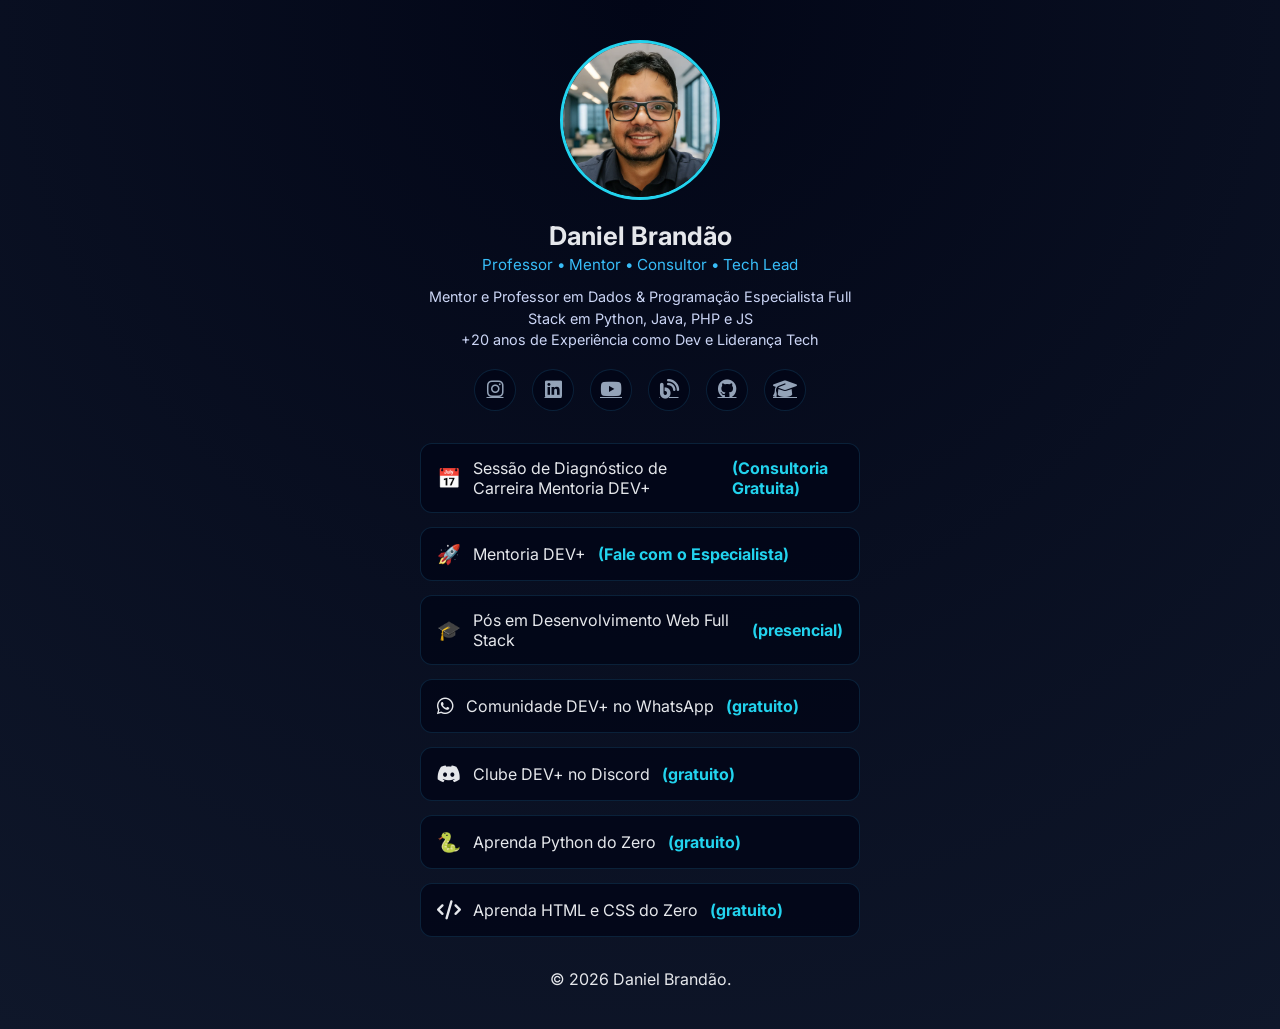
==== index.html @ acc43774 "subindo site" ====
<!DOCTYPE html>
<html lang="pt-br">
<head>
  <meta charset="UTF-8" />
  <meta name="viewport" content="width=device-width, initial-scale=1.0"/>
  <title>Daniel Brandão | Tecnologia & Educação</title>

  <link rel="preconnect" href="https://fonts.googleapis.com">
  <link rel="preconnect" href="https://fonts.gstatic.com" crossorigin>
  <link href="https://fonts.googleapis.com/css2?family=Inter:wght@300;400;600;700&display=swap" rel="stylesheet">

  <link rel="stylesheet" href="style.css">
  <link rel="stylesheet" href="https://cdnjs.cloudflare.com/ajax/libs/font-awesome/6.5.1/css/all.min.css"
/>

</head>
<body>

  <main class="container">
    
    <header class="profile">
        <img src="img/mentor_daniel.png" alt="Foto de perfil" class="avatar">

        <h1>Daniel Brandão</h1>

        <p class="subtitle">
            Professor • Mentor • Consultor • Tech Lead
        </p>

        <p class="description">
            Mentor e Professor em Dados & Programação Especialista Full Stack em Python, Java, PHP e JS <br> +20 anos de Experiência como Dev e Liderança Tech
        </p>

        <!-- ÍCONES SOCIAIS -->
        <div class="social-icons">

            <a href="https://instagram.com/profdanielbrandao" target="_blank" aria-label="Instagram" title="Instagram">
            <i class="fa-brands fa-instagram"></i>
            </a>

            <a href="https://linkedin.com/in/profdanielbrandao" title="Linkedin" target="_blank" aria-label="LinkedIn">
            <i class="fa-brands fa-linkedin"></i>
            </a>

            <a href="https://youtube.com/danielbrandao" title="Canal no Youtube" target="_blank" aria-label="YouTube">
            <i class="fa-brands fa-youtube"></i>
            </a>

            <a href="https://profdanielbrandao.wordpress.com" title="Blog Wordpress" target="_blank" aria-label="Blog">
            <i class="fa-solid fa-blog"></i>
            </a>

            <a href="https://github.com/danielbrandao" title="Github" target="_blank" aria-label="GitHub">
            <i class="fa-brands fa-github"></i>
            </a>

            <a href="http://lattes.cnpq.br/3919782430580726" title="Curriculo Lattes" target="_blank" aria-label="Currículo Lattes">
            <i class="fa-solid fa-graduation-cap"></i>
            </a>

        </div>
    </header>


    <section class="links">

      <a href="https://superdados.dev.br/dev" class="link-card">
        <span>📅</span>
        Sessão de Diagnóstico de Carreira Mentoria DEV+<strong>(Consultoria Gratuita)</strong>
      </a>

      <a href="https://wa.me/5583996866757?text=Gostaria%20de%20saber%20mais%20sobre%20a%20Mentoria" class="link-card" target="_blank">
        <span>🚀</span>
        Mentoria DEV+ <strong>(Fale com o Especialista)</strong>
      </a>

      <a href="https://www.unipe.edu.br/pos-graduacao/desenvolvimento-web-full-stack/" class="link-card" target="_blank">
        <span>🎓</span>
        Pós em Desenvolvimento Web Full Stack <strong>(presencial)</strong>
      </a>

      <a href="https://chat.whatsapp.com/D7LP3omH8NtLihCD1QWtmb" class="link-card" target="_blank">
        <span><i class="fa-brands fa-whatsapp"></i></span>
        Comunidade DEV+ no WhatsApp <strong>(gratuito)</strong>
      </a>

      <a href="https://discord.gg/kj5MaQpsKU" class="link-card" target="_blank">
        <span><i class="fa-brands fa-discord"></i></span>
        Clube DEV+ no Discord <strong>(gratuito)</strong>
      </a>

      <a href="https://youtube.com/superdadosbr" class="link-card" target="_blank">
        <span>🐍</span>
        Aprenda Python do Zero <strong>(gratuito)</strong>
      </a>

      <a href="https://www.youtube.com/watch?v=vIs2CGhb2i4&list=PLEBD4ExphrCmVCbKep6AzbRU5qaJR9WzB" class="link-card" target="_blank">
        <span><i class="fa-solid fa-code"></i></span>
        Aprenda HTML e CSS do Zero <strong>(gratuito)</strong>
      </a>

    </section>

    <footer class="social">
      &copy; 2026 Daniel Brandão. 
    </footer>

  </main>

  <script src="script.js"></script>
</body>
</html>
---- style.css ----
* {
  margin: 0;
  padding: 0;
  box-sizing: border-box;
}

body {
  font-family: 'Inter', sans-serif;
  background: radial-gradient(circle at top, #020617, #0F172A);
  color: #E5E7EB;
  min-height: 100vh;
}

.container {
  max-width: 480px;
  margin: auto;
  padding: 40px 20px;
}

.profile {
  text-align: center;
  margin-bottom: 32px;
}

.avatar {
  width: 160px;
  height: 160px;
  border-radius: 50%;
  border: 3px solid #22D3EE;
  margin-bottom: 16px;
}

.profile h1 {
  font-size: 1.6rem;
  font-weight: 700;
}

.subtitle {
  font-size: 0.95rem;
  color: #38BDF8;
  margin-top: 4px;
}

.description {
  font-size: 0.9rem;
  color: #CBD5F5;
  margin-top: 12px;
  line-height: 1.5;
}

.links {
  display: flex;
  flex-direction: column;
  gap: 14px;
}

.link-card {
  display: flex;
  align-items: center;
  gap: 12px;
  padding: 14px 16px;
  background: rgba(2, 6, 23, 0.8);
  border-radius: 12px;
  text-decoration: none;
  color: #E5E7EB;
  border: 1px solid rgba(56, 189, 248, 0.15);
  transition: all 0.25s ease;
}

.link-card span {
  font-size: 1.2rem;
}

.link-card strong {
  color: #22D3EE;
}

.link-card:hover {
  transform: translateY(-2px);
  background: rgba(15, 23, 42, 0.9);
  border-color: #22D3EE;
}

.social {
  display: flex;
  justify-content: center;
  gap: 16px;
  margin-top: 32px;
}

.social a {
  color: #94A3B8;
  font-size: 0.85rem;
  text-decoration: none;
  transition: color 0.2s;
}

.social a:hover {
  color: #22D3EE;
}

.social-icons {
  display: flex;
  justify-content: center;
  gap: 16px;
  margin-top: 18px;
  flex-wrap: wrap;
}

.social-icons a {
  width: 42px;
  height: 42px;
  display: flex;
  align-items: center;
  justify-content: center;
  background: rgba(2, 6, 23, 0.8);
  border-radius: 50%;
  color: #94A3B8;
  font-size: 1.2rem;
  border: 1px solid rgba(56, 189, 248, 0.15);
  transition: all 0.25s ease;
}

.social-icons a:hover {
  color: #22D3EE;
  border-color: #22D3EE;
  transform: translateY(-2px);
}
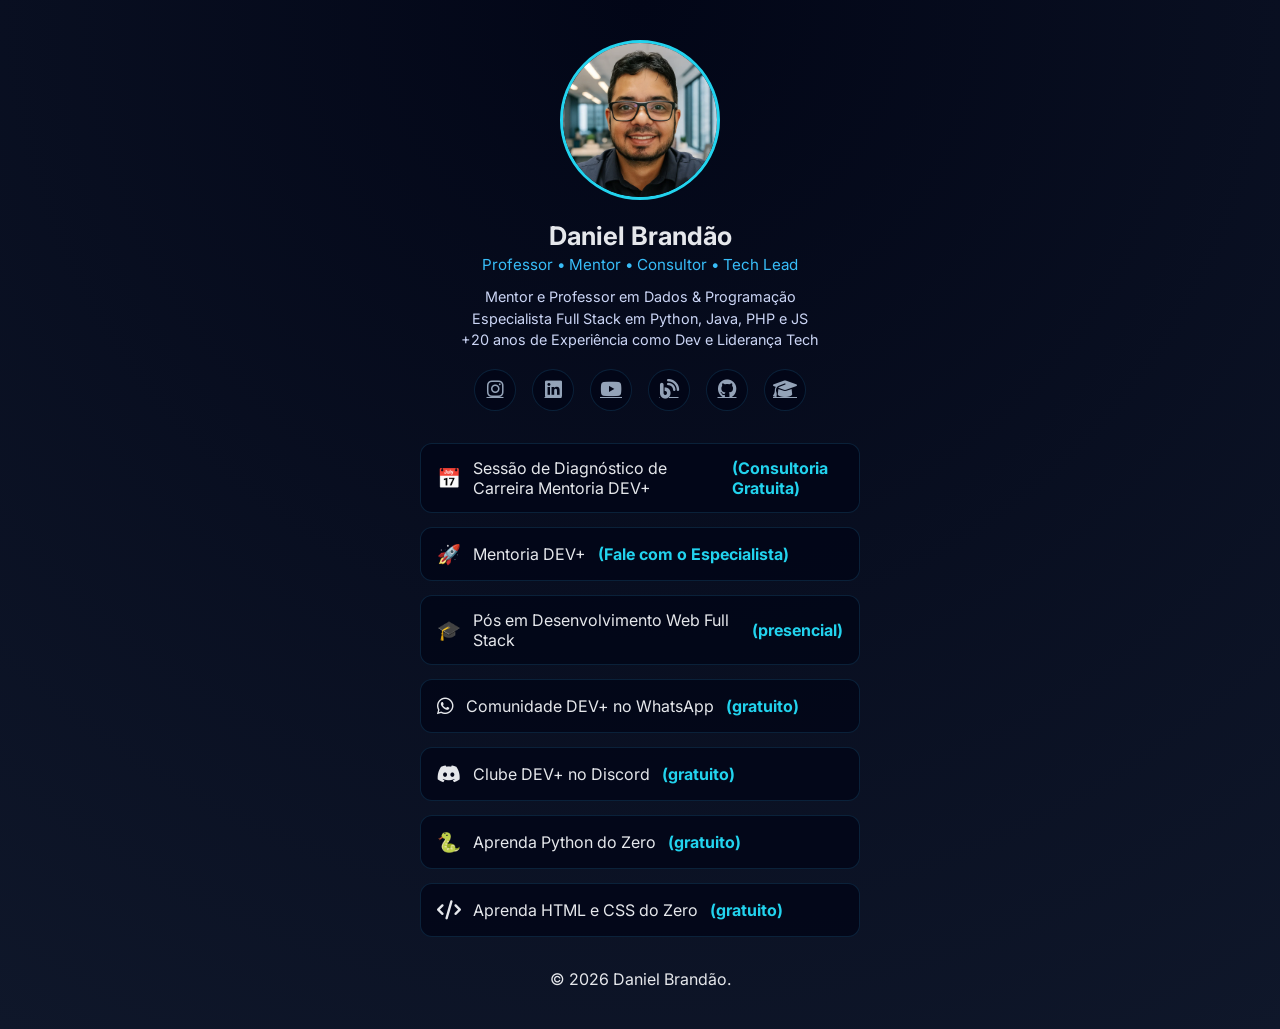
==== commit 11946903: "Update index.html" ====
--- a/index.html
+++ b/index.html
@@ -28,7 +28,9 @@
         </p>
 
         <p class="description">
-            Mentor e Professor em Dados & Programação Especialista Full Stack em Python, Java, PHP e JS <br> +20 anos de Experiência como Dev e Liderança Tech
+            Mentor e Professor em Dados & Programação 
+            <br> Especialista Full Stack em Python, Java, PHP e JS 
+            <br> +20 anos de Experiência como Dev e Liderança Tech
         </p>
 
         <!-- ÍCONES SOCIAIS -->
@@ -89,7 +91,7 @@
         Clube DEV+ no Discord <strong>(gratuito)</strong>
       </a>
 
-      <a href="https://youtube.com/superdadosbr" class="link-card" target="_blank">
+      <a href="https://www.youtube.com/@superdadosplay/playlists" class="link-card" target="_blank">
         <span>🐍</span>
         Aprenda Python do Zero <strong>(gratuito)</strong>
       </a>
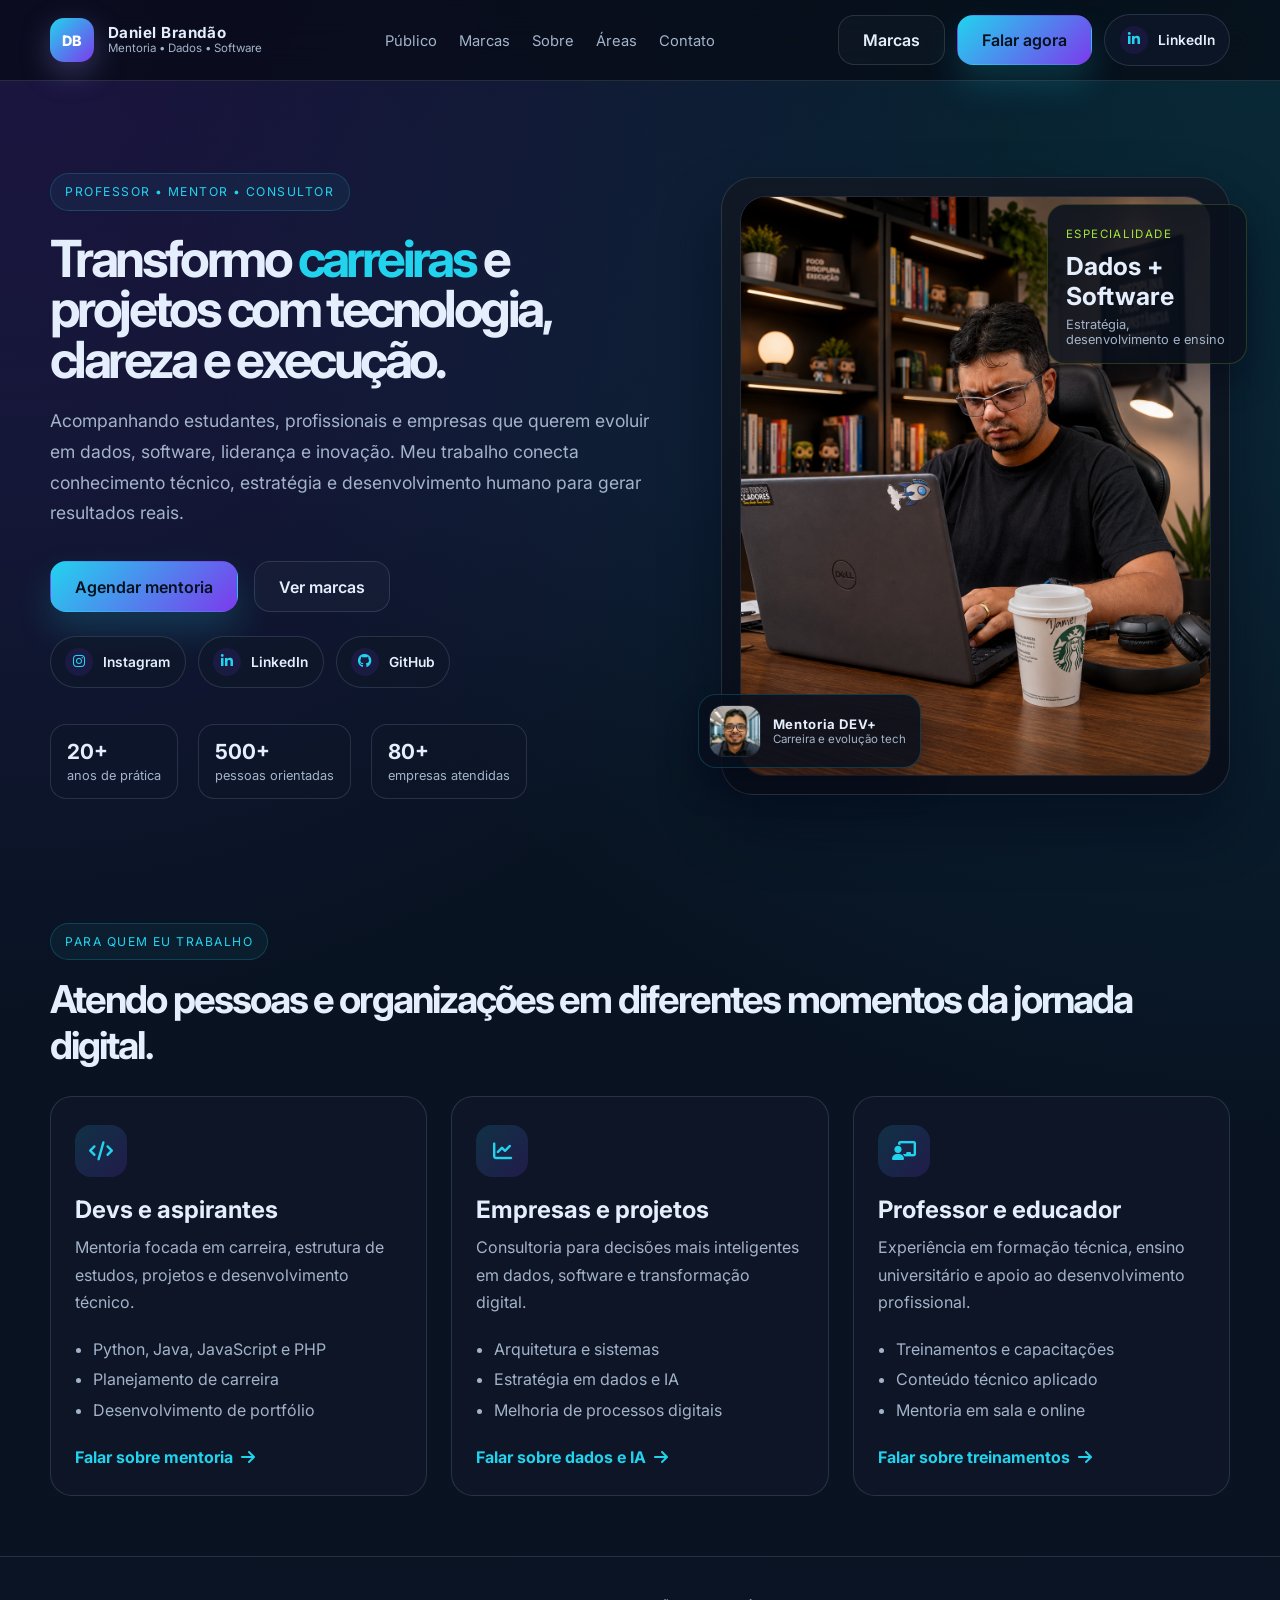
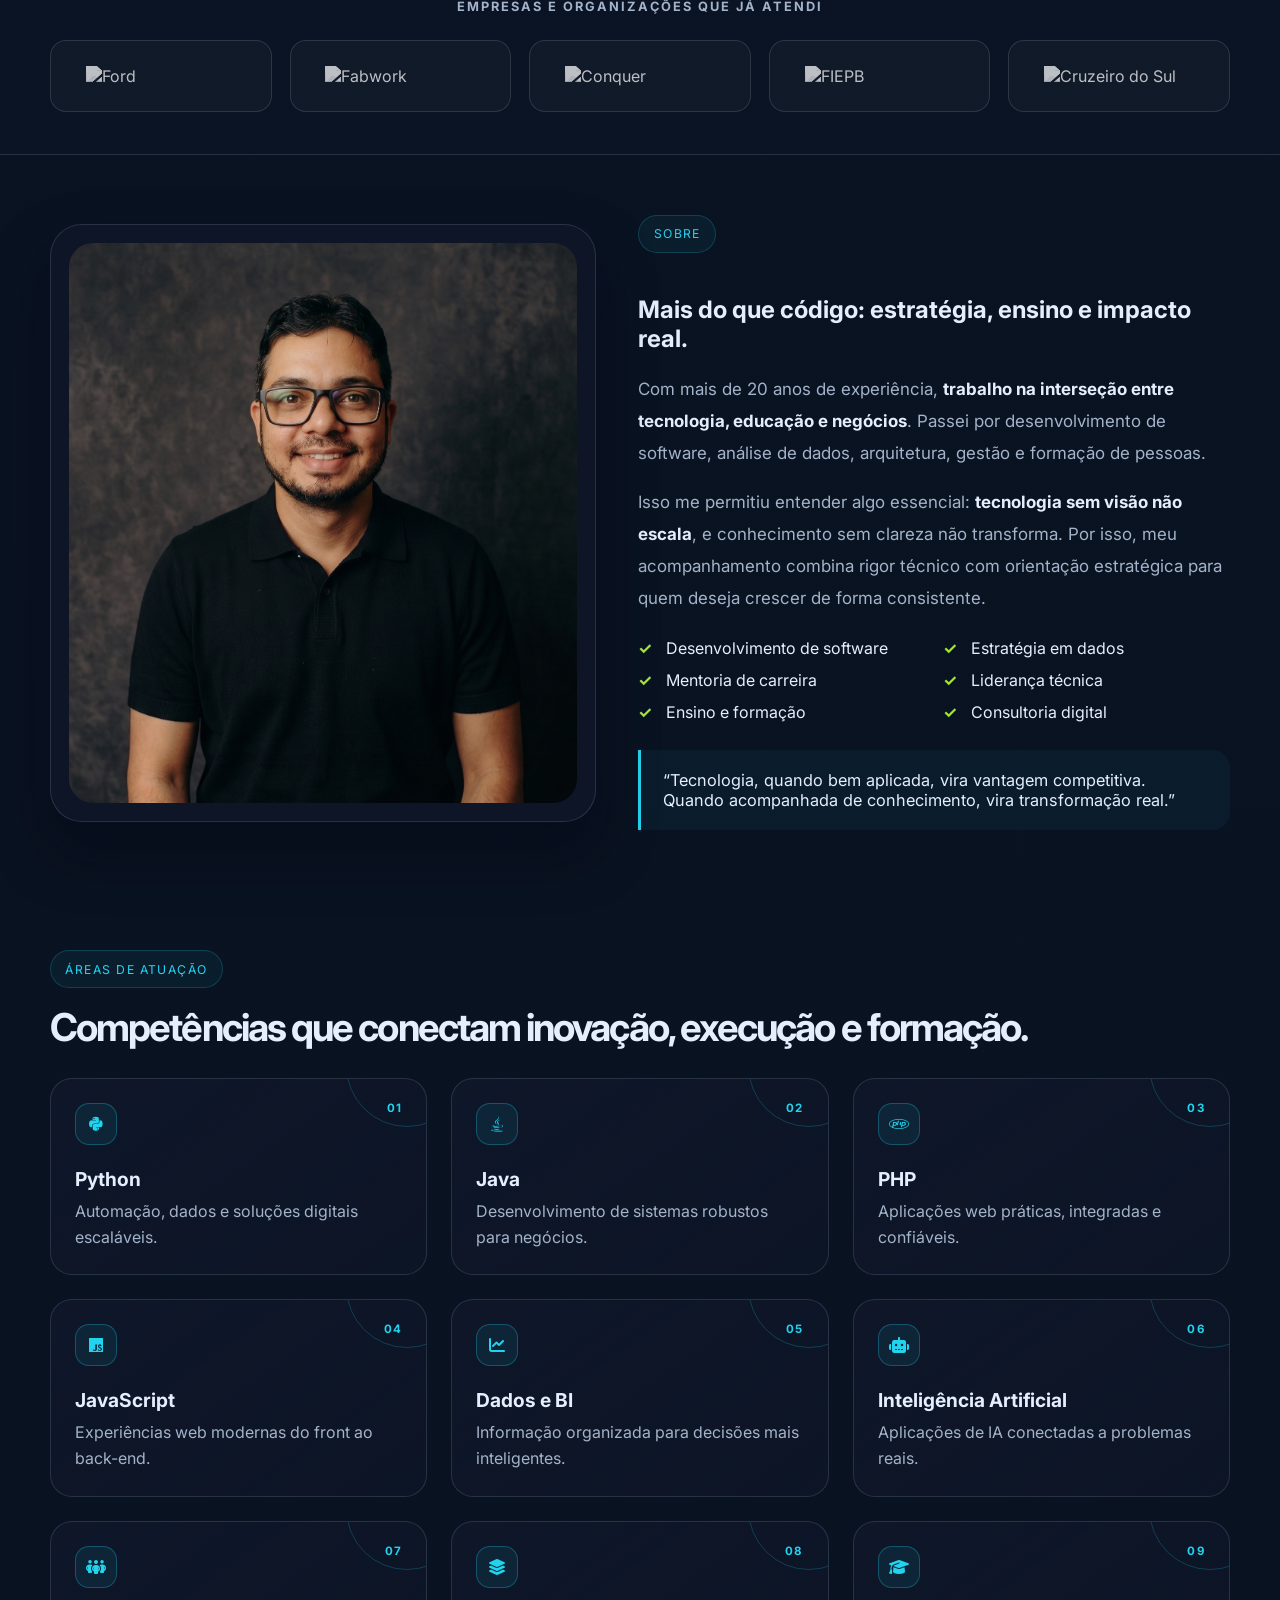
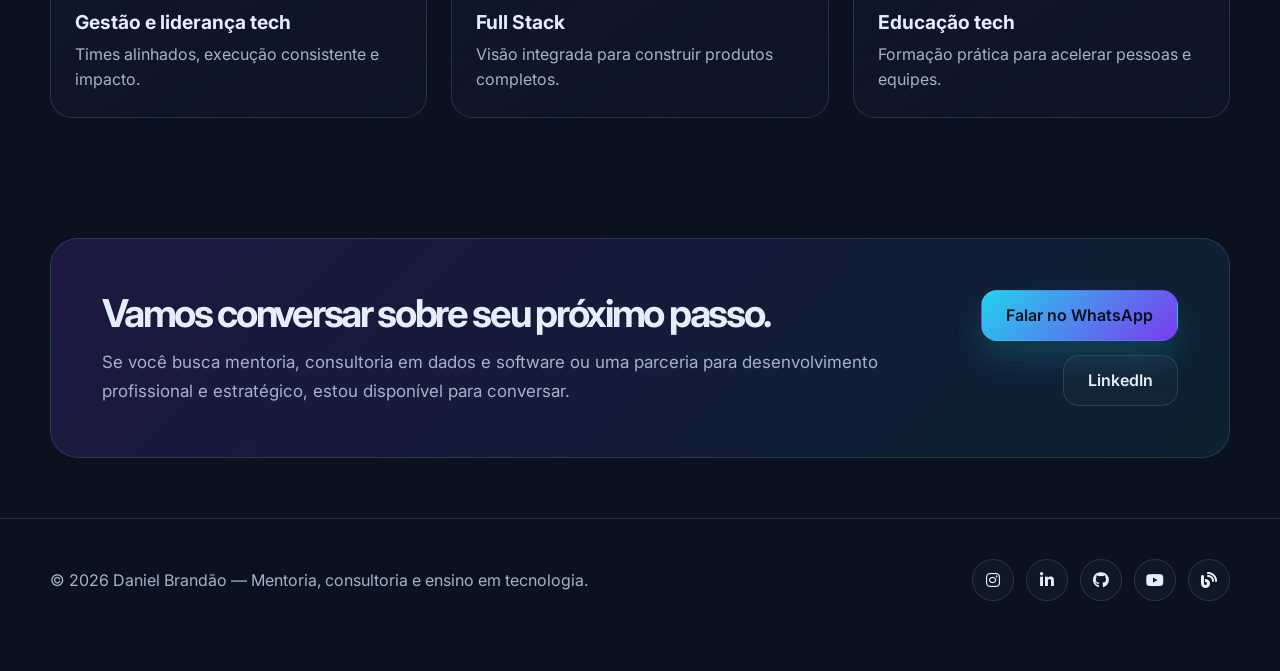
==== commit 3a2c190f: "subindo nova página" ====
--- a/index.html
+++ b/index.html
@@ -1,114 +1,1126 @@
 <!DOCTYPE html>
-<html lang="pt-br">
-<head>
-  <meta charset="UTF-8" />
-  <meta name="viewport" content="width=device-width, initial-scale=1.0"/>
-  <title>Daniel Brandão | Tecnologia & Educação</title>
-
-  <link rel="preconnect" href="https://fonts.googleapis.com">
-  <link rel="preconnect" href="https://fonts.gstatic.com" crossorigin>
-  <link href="https://fonts.googleapis.com/css2?family=Inter:wght@300;400;600;700&display=swap" rel="stylesheet">
-
-  <link rel="stylesheet" href="style.css">
-  <link rel="stylesheet" href="https://cdnjs.cloudflare.com/ajax/libs/font-awesome/6.5.1/css/all.min.css"
-/>
-
-</head>
-<body>
-
-  <main class="container">
-    
-    <header class="profile">
-        <img src="img/mentor_daniel.png" alt="Foto de perfil" class="avatar">
-
-        <h1>Daniel Brandão</h1>
-
-        <p class="subtitle">
-            Professor • Mentor • Consultor • Tech Lead
-        </p>
-
-        <p class="description">
-            Mentor e Professor em Dados & Programação 
-            <br> Especialista Full Stack em Python, Java, PHP e JS 
-            <br> +20 anos de Experiência como Dev e Liderança Tech
-        </p>
-
-        <!-- ÍCONES SOCIAIS -->
-        <div class="social-icons">
-
-            <a href="https://instagram.com/profdanielbrandao" target="_blank" aria-label="Instagram" title="Instagram">
-            <i class="fa-brands fa-instagram"></i>
+<html lang="pt-BR">
+  <head>
+    <meta charset="UTF-8" />
+    <meta name="viewport" content="width=device-width, initial-scale=1.0" />
+    <title>Daniel Brandão | Mentoria, Consultoria e Ensino em Tecnologia</title>
+    <meta
+      name="description"
+      content="Mentoria para devs e aspirantes em tecnologia, além de consultoria e ensino em dados, software e transformação digital."
+    />
+
+    <link rel="preconnect" href="https://fonts.googleapis.com" />
+    <link rel="preconnect" href="https://fonts.gstatic.com" crossorigin />
+    <link
+      href="https://fonts.googleapis.com/css2?family=Inter:wght@300;400;500;600;700;800&family=Manrope:wght@400;500;600;700;800&display=swap"
+      rel="stylesheet"
+    />
+    <link
+      rel="stylesheet"
+      href="https://cdnjs.cloudflare.com/ajax/libs/font-awesome/6.5.1/css/all.min.css"
+    />
+
+    <style>
+      :root {
+        --bg: #070d1a;
+        --bg-strong: #0d1426;
+        --panel: rgba(15, 23, 42, 0.82);
+        --panel-soft: rgba(15, 23, 42, 0.5);
+        --surface: #0f172a;
+        --surface-2: #111827;
+        --text: #e5eefc;
+        --muted: #a3b3c9;
+        --line: rgba(148, 163, 184, 0.2);
+        --brand: #7c3aed;
+        --brand-2: #22d3ee;
+        --brand-3: #a3e635;
+        --accent: #f97316;
+        --shadow: 0 30px 60px rgba(2, 6, 23, 0.45);
+        --radius: 22px;
+      }
+
+      * {
+        box-sizing: border-box;
+      }
+
+      html {
+        scroll-behavior: smooth;
+      }
+
+      body {
+        margin: 0;
+        font-family: "Inter", sans-serif;
+        background:
+          radial-gradient(circle at top left, rgba(124, 58, 237, 0.2), transparent 25%),
+          radial-gradient(circle at top right, rgba(34, 211, 238, 0.15), transparent 28%),
+          linear-gradient(180deg, #040b16 0%, #081322 12%, #0a1220 100%);
+        color: var(--text);
+      }
+
+      img {
+        max-width: 100%;
+        display: block;
+      }
+
+      a {
+        color: inherit;
+        text-decoration: none;
+      }
+
+      .container {
+        width: min(1180px, calc(100% - 32px));
+        margin: 0 auto;
+      }
+
+      .site-header {
+        position: sticky;
+        top: 0;
+        z-index: 50;
+        backdrop-filter: blur(18px);
+        background: rgba(6, 11, 20, 0.72);
+        border-bottom: 1px solid var(--line);
+      }
+
+      .nav {
+        display: flex;
+        align-items: center;
+        justify-content: space-between;
+        min-height: 80px;
+        gap: 24px;
+      }
+
+      .brand {
+        display: inline-flex;
+        align-items: center;
+        gap: 14px;
+      }
+
+      .brand-mark {
+        width: 44px;
+        height: 44px;
+        border-radius: 14px;
+        display: grid;
+        place-items: center;
+        font-size: 0.9rem;
+        font-weight: 800;
+        background: linear-gradient(135deg, var(--brand-2), var(--brand));
+        color: #fff;
+        box-shadow: 0 10px 30px rgba(120, 119, 198, 0.4);
+      }
+
+      .brand-copy {
+        display: flex;
+        flex-direction: column;
+        line-height: 1.1;
+      }
+
+      .brand-copy strong {
+        font-size: 0.95rem;
+        letter-spacing: 0.03em;
+      }
+
+      .brand-copy span {
+        font-size: 0.72rem;
+        color: var(--muted);
+      }
+
+      .nav-menu {
+        display: flex;
+        align-items: center;
+        gap: 22px;
+        list-style: none;
+        margin: 0;
+        padding: 0;
+      }
+
+      .nav-menu a {
+        color: var(--muted);
+        font-size: 0.92rem;
+        transition: color 0.2s ease;
+      }
+
+      .nav-menu a:hover {
+        color: var(--text);
+      }
+
+      .nav-actions {
+        display: flex;
+        align-items: center;
+        gap: 12px;
+      }
+
+      .button {
+        display: inline-flex;
+        align-items: center;
+        justify-content: center;
+        padding: 0.9rem 1.5rem;
+        border-radius: 16px;
+        border: 1px solid transparent;
+        font-weight: 600;
+        transition: transform 0.2s ease, box-shadow 0.2s ease, border-color 0.2s ease;
+      }
+
+      .button:hover {
+        transform: translateY(-1px);
+      }
+
+      .button.primary {
+        background: linear-gradient(135deg, var(--brand-2), var(--brand));
+        color: #07111d;
+        box-shadow: 0 18px 35px rgba(34, 211, 238, 0.18);
+      }
+
+      .button.secondary {
+        border-color: var(--line);
+        background: rgba(148, 163, 184, 0.04);
+        color: var(--text);
+      }
+
+      .hero {
+        padding: 92px 0 64px;
+      }
+
+      .hero-grid {
+        display: grid;
+        grid-template-columns: 1.1fr 0.9fr;
+        align-items: center;
+        gap: 48px;
+      }
+
+      .eyebrow {
+        display: inline-flex;
+        align-items: center;
+        gap: 8px;
+        color: var(--brand-2);
+        font-size: 0.76rem;
+        letter-spacing: 0.12em;
+        text-transform: uppercase;
+        border: 1px solid rgba(34, 211, 238, 0.2);
+        background: rgba(34, 211, 238, 0.06);
+        border-radius: 999px;
+        padding: 0.65rem 0.9rem;
+        margin-bottom: 1.4rem;
+      }
+
+      h1 {
+        margin: 0;
+        font-size: clamp(2.7rem, 4vw, 5rem);
+        line-height: 0.98;
+        letter-spacing: -0.07em;
+        max-width: 620px;
+      }
+
+      h1 .highlight {
+        color: var(--brand-2);
+      }
+
+      .hero-copy > p {
+        margin: 1.4rem 0 0;
+        max-width: 600px;
+        font-size: 1.1rem;
+        color: var(--muted);
+        line-height: 1.75;
+      }
+
+      .cta-row {
+        display: flex;
+        flex-wrap: wrap;
+        gap: 16px;
+        margin-top: 2rem;
+      }
+
+      .social-quick {
+        display: flex;
+        flex-wrap: wrap;
+        gap: 12px;
+        margin-top: 1.5rem;
+      }
+
+      .social-pill {
+        display: inline-flex;
+        align-items: center;
+        gap: 10px;
+        padding: 0.7rem 0.9rem;
+        border-radius: 999px;
+        border: 1px solid var(--line);
+        background: rgba(15, 23, 42, 0.7);
+        color: var(--text);
+        font-size: 0.86rem;
+        font-weight: 600;
+        transition: all 0.2s ease;
+      }
+
+      .social-pill:hover {
+        border-color: rgba(34, 211, 238, 0.45);
+        background: rgba(34, 211, 238, 0.08);
+        transform: translateY(-1px);
+      }
+
+      .social-pill i {
+        width: 28px;
+        height: 28px;
+        border-radius: 50%;
+        display: grid;
+        place-items: center;
+        background: rgba(124, 58, 237, 0.12);
+        color: var(--brand-2);
+      }
+
+      .hero-stats {
+        display: flex;
+        flex-wrap: wrap;
+        gap: 20px;
+        margin-top: 2.2rem;
+      }
+
+      .stat {
+        min-width: 120px;
+        padding: 14px 16px;
+        border: 1px solid var(--line);
+        background: rgba(15, 23, 42, 0.58);
+        border-radius: 16px;
+      }
+
+      .stat strong {
+        display: block;
+        font-size: 1.3rem;
+        color: var(--text);
+      }
+
+      .stat span {
+        font-size: 0.8rem;
+        color: var(--muted);
+      }
+
+      .visual-shell {
+        position: relative;
+      }
+
+      .visual-card {
+        position: relative;
+        padding: 18px;
+        border-radius: 32px;
+        background: linear-gradient(180deg, rgba(16, 24, 35, 0.9), rgba(9, 14, 24, 0.9));
+        border: 1px solid var(--line);
+        box-shadow: var(--shadow);
+      }
+
+      .visual-card img {
+        width: 100%;
+        height: 580px;
+        object-fit: cover;
+        border-radius: 26px;
+        border: 1px solid rgba(148, 163, 184, 0.15);
+      }
+
+      .floating-badge {
+        position: absolute;
+        left: -24px;
+        bottom: 26px;
+        display: flex;
+        align-items: center;
+        gap: 12px;
+        padding: 10px 14px 10px 10px;
+        border-radius: 18px;
+        border: 1px solid rgba(34, 211, 238, 0.2);
+        background: rgba(8, 15, 28, 0.86);
+        box-shadow: 0 18px 30px rgba(2, 6, 23, 0.4);
+      }
+
+      .floating-badge img {
+        width: 52px;
+        height: 52px;
+        border-radius: 14px;
+        object-fit: cover;
+      }
+
+      .floating-badge strong {
+        display: block;
+        font-size: 0.82rem;
+        letter-spacing: 0.05em;
+      }
+
+      .floating-badge span {
+        display: block;
+        color: var(--muted);
+        font-size: 0.72rem;
+      }
+
+      .mini-panel {
+        position: absolute;
+        right: -18px;
+        top: 26px;
+        width: 200px;
+        padding: 16px 18px;
+        border-radius: 18px;
+        background: rgba(10, 17, 29, 0.86);
+        border: 1px solid rgba(163, 230, 53, 0.2);
+        box-shadow: 0 18px 30px rgba(2, 6, 23, 0.35);
+      }
+
+      .mini-panel .label {
+        display: block;
+        color: var(--brand-3);
+        font-size: 0.72rem;
+        text-transform: uppercase;
+        letter-spacing: 0.12em;
+      }
+
+      .mini-panel strong {
+        display: block;
+        margin-top: 0.6rem;
+        font-size: 1.55rem;
+      }
+
+      .mini-panel span {
+        display: block;
+        margin-top: 0.4rem;
+        color: var(--muted);
+        font-size: 0.8rem;
+      }
+
+      section {
+        padding: 60px 0;
+      }
+
+      .section-header {
+        margin-bottom: 28px;
+      }
+
+      .section-header .eyebrow {
+        margin-bottom: 1rem;
+      }
+
+      .section-header h2 {
+        margin: 0;
+        font-size: clamp(2rem, 3vw, 3rem);
+        letter-spacing: -0.05em;
+      }
+
+      .audience-grid,
+      .services-grid,
+      .feature-grid {
+        display: grid;
+        grid-template-columns: repeat(3, minmax(0, 1fr));
+        gap: 24px;
+      }
+
+      .card {
+        position: relative;
+        background: rgba(15, 23, 42, 0.75);
+        border: 1px solid var(--line);
+        border-radius: 22px;
+        padding: 28px 24px;
+        min-height: 220px;
+        transition: transform 0.2s ease, border-color 0.2s ease;
+      }
+
+      .card:hover {
+        transform: translateY(-2px);
+        border-color: rgba(34, 211, 238, 0.35);
+      }
+
+      .audience-card {
+        display: block;
+        color: inherit;
+        text-decoration: none;
+      }
+
+      .audience-card .card-link {
+        display: inline-flex;
+        align-items: center;
+        gap: 8px;
+        margin-top: 22px;
+        color: var(--brand-2);
+        font-weight: 700;
+      }
+
+      .audience-card .card-link i {
+        transition: transform 0.2s ease;
+      }
+
+      .audience-card:hover .card-link i {
+        transform: translateX(4px);
+      }
+
+      .card-icon {
+        width: 52px;
+        height: 52px;
+        display: grid;
+        place-items: center;
+        border-radius: 16px;
+        margin-bottom: 18px;
+        background: linear-gradient(135deg, rgba(34, 211, 238, 0.15), rgba(124, 58, 237, 0.18));
+        color: var(--brand-2);
+        font-size: 1.2rem;
+      }
+
+      .card h3 {
+        margin: 0 0 10px;
+        font-size: 1.5rem;
+      }
+
+      .card p {
+        margin: 0;
+        color: var(--muted);
+        line-height: 1.7;
+      }
+
+      .card ul {
+        margin: 18px 0 0;
+        padding-left: 18px;
+        color: var(--muted);
+        line-height: 1.9;
+      }
+
+      .services .card {
+        min-height: 280px;
+      }
+
+      .feature-card {
+        position: relative;
+        overflow: hidden;
+        min-height: 190px;
+        padding: 24px;
+        border: 1px solid var(--line);
+        border-radius: 22px;
+        background: linear-gradient(145deg, rgba(15, 23, 42, 0.9), rgba(15, 23, 42, 0.58));
+        transition: transform 0.25s ease, border-color 0.25s ease, box-shadow 0.25s ease;
+      }
+
+      .feature-card::after {
+        content: attr(data-index);
+        position: absolute;
+        top: 22px;
+        right: 24px;
+        color: var(--brand-2);
+        font-size: 0.72rem;
+        font-weight: 700;
+        letter-spacing: 0.12em;
+      }
+
+      .feature-card::before {
+        content: "";
+        position: absolute;
+        width: 120px;
+        height: 120px;
+        top: -74px;
+        right: -42px;
+        border: 1px solid rgba(34, 211, 238, 0.22);
+        border-radius: 50%;
+        transition: transform 0.25s ease, border-color 0.25s ease;
+      }
+
+      .feature-card:hover {
+        transform: translateY(-6px);
+        border-color: rgba(34, 211, 238, 0.55);
+        box-shadow: 0 18px 36px rgba(8, 15, 30, 0.3);
+      }
+
+      .feature-card:hover::before {
+        transform: scale(1.35);
+        border-color: rgba(34, 211, 238, 0.5);
+      }
+
+      .feature-icon {
+        position: relative;
+        z-index: 1;
+        display: grid;
+        place-items: center;
+        width: 42px;
+        height: 42px;
+        margin-bottom: 22px;
+        border: 1px solid rgba(34, 211, 238, 0.28);
+        border-radius: 14px;
+        color: var(--brand-2);
+        background: rgba(34, 211, 238, 0.08);
+      }
+
+      .feature-card h3,
+      .feature-card p {
+        position: relative;
+        z-index: 1;
+      }
+
+      .feature-card h3 {
+        margin: 0 0 8px;
+        font-size: 1.2rem;
+      }
+
+      .feature-card p {
+        margin: 0;
+        color: var(--muted);
+        line-height: 1.6;
+      }
+
+      .brands-section {
+        padding: 42px 0;
+        border-top: 1px solid var(--line);
+        border-bottom: 1px solid var(--line);
+        background: rgba(15, 23, 42, 0.28);
+      }
+
+      .brands-section p {
+        margin: 0 0 26px;
+        color: var(--muted);
+        font-size: 0.8rem;
+        font-weight: 700;
+        letter-spacing: 0.16em;
+        text-align: center;
+        text-transform: uppercase;
+      }
+
+      .logos-wrapper {
+        display: grid;
+        grid-template-columns: repeat(5, minmax(0, 1fr));
+        gap: 18px;
+        align-items: center;
+      }
+
+      .logo-item {
+        display: grid;
+        min-height: 72px;
+        place-items: center;
+        padding: 14px;
+        border: 1px solid var(--line);
+        border-radius: 16px;
+        background: rgba(148, 163, 184, 0.04);
+      }
+
+      .logo-item img {
+        display: block;
+        width: min(100%, 150px);
+        max-height: 42px;
+        object-fit: contain;
+        filter: grayscale(1) brightness(1.6);
+        opacity: 0.72;
+        transition: filter 0.2s ease, opacity 0.2s ease, transform 0.2s ease;
+      }
+
+      .logo-item:hover img {
+        filter: grayscale(0) brightness(1);
+        opacity: 1;
+        transform: scale(1.04);
+      }
+
+      .about-grid {
+        display: grid;
+        grid-template-columns: 0.96fr 1.04fr;
+        align-items: center;
+        gap: 42px;
+      }
+
+      .about-photo {
+        position: relative;
+        padding: 18px;
+        border-radius: 32px;
+        background: rgba(15, 23, 42, 0.8);
+        border: 1px solid var(--line);
+        box-shadow: var(--shadow);
+      }
+
+      .about-photo img {
+        width: 100%;
+        height: 560px;
+        object-fit: cover;
+        border-radius: 24px;
+      }
+
+      .about-copy p {
+        margin: 0 0 1rem;
+        font-size: 1.06rem;
+        color: var(--muted);
+        line-height: 1.9;
+      }
+
+      .about-copy strong {
+        color: var(--text);
+      }
+
+      .check-list {
+        list-style: none;
+        padding: 0;
+        margin: 1.5rem 0 0;
+        display: grid;
+        grid-template-columns: repeat(2, minmax(0, 1fr));
+        gap: 12px 18px;
+      }
+
+      .check-list li {
+        position: relative;
+        padding-left: 28px;
+        color: var(--text);
+      }
+
+      .check-list li::before {
+        content: "✓";
+        position: absolute;
+        left: 0;
+        color: var(--brand-3);
+        font-weight: 700;
+      }
+
+      .quote-box {
+        margin-top: 28px;
+        padding: 20px 22px;
+        border-left: 3px solid var(--brand-2);
+        background: rgba(34, 211, 238, 0.05);
+        border-radius: 0 18px 18px 0;
+        color: var(--text);
+        font-size: 1.02rem;
+      }
+
+      .feature-grid {
+        margin-top: 28px;
+      }
+
+      .feature-tag {
+        display: inline-flex;
+        align-items: center;
+        padding: 0.7rem 1rem;
+        border-radius: 999px;
+        background: rgba(148, 163, 184, 0.05);
+        border: 1px solid var(--line);
+        color: var(--text);
+        font-size: 0.94rem;
+      }
+
+      .cta-panel {
+        background: linear-gradient(135deg, rgba(124, 58, 237, 0.16), rgba(34, 211, 238, 0.08));
+        border: 1px solid var(--line);
+        border-radius: 28px;
+        padding: clamp(28px, 4vw, 52px);
+        display: flex;
+        align-items: center;
+        justify-content: space-between;
+        gap: 20px;
+      }
+
+      .cta-panel h3 {
+        margin: 0 0 12px;
+        font-size: clamp(2rem, 3vw, 3rem);
+        letter-spacing: -0.06em;
+      }
+
+      .cta-panel p {
+        margin: 0;
+        color: var(--muted);
+        font-size: 1.06rem;
+        line-height: 1.7;
+      }
+
+      .cta-actions {
+        display: flex;
+        flex-wrap: wrap;
+        gap: 14px;
+        justify-content: flex-end;
+      }
+
+      footer {
+        padding: 40px 0 70px;
+        border-top: 1px solid var(--line);
+      }
+
+      .footer-inner {
+        display: flex;
+        justify-content: space-between;
+        align-items: center;
+        gap: 18px;
+        flex-wrap: wrap;
+      }
+
+      .footer-meta {
+        color: var(--muted);
+      }
+
+      .social-links {
+        display: flex;
+        align-items: center;
+        gap: 12px;
+        flex-wrap: wrap;
+      }
+
+      .social-links a {
+        width: 42px;
+        height: 42px;
+        border-radius: 50%;
+        display: grid;
+        place-items: center;
+        border: 1px solid var(--line);
+        background: rgba(148, 163, 184, 0.04);
+        color: var(--text);
+        transition: all 0.2s ease;
+      }
+
+      .social-links a:hover {
+        border-color: rgba(34, 211, 238, 0.5);
+        color: var(--brand-2);
+        transform: translateY(-1px);
+      }
+
+      @media (max-width: 960px) {
+        .hero-grid,
+        .about-grid,
+        .audience-grid,
+        .services-grid,
+        .feature-grid {
+          grid-template-columns: 1fr;
+        }
+
+        .nav-menu {
+          display: none;
+        }
+
+        .visual-card img,
+        .about-photo img {
+          height: 420px;
+        }
+
+        .cta-panel {
+          flex-direction: column;
+          align-items: flex-start;
+        }
+
+        .cta-actions {
+          justify-content: flex-start;
+        }
+
+        .logos-wrapper {
+          grid-template-columns: repeat(3, minmax(0, 1fr));
+        }
+      }
+
+      @media (max-width: 640px) {
+        .nav {
+          min-height: 72px;
+        }
+
+        .nav-actions .secondary {
+          display: none;
+        }
+
+        .social-pill {
+          flex: 1 1 calc(33.333% - 8px);
+          justify-content: center;
+        }
+
+        .hero {
+          padding-top: 72px;
+        }
+
+        .hero-stats {
+          display: grid;
+          grid-template-columns: repeat(2, minmax(0, 1fr));
+        }
+
+        .logos-wrapper {
+          grid-template-columns: repeat(2, minmax(0, 1fr));
+        }
+
+        .check-list {
+          grid-template-columns: 1fr;
+        }
+
+        .floating-badge {
+          position: static;
+          margin-top: 16px;
+        }
+
+        .mini-panel {
+          position: static;
+          margin-top: 16px;
+          width: auto;
+        }
+      }
+    </style>
+  </head>
+  <body>
+    <header class="site-header">
+      <div class="container nav">
+        <a href="#top" class="brand" aria-label="Daniel Brandão home">
+          <span class="brand-mark">DB</span>
+          <span class="brand-copy">
+            <strong>Daniel Brandão</strong>
+            <span>Mentoria • Dados • Software</span>
+          </span>
+        </a>
+
+        <nav aria-label="Navegação principal">
+          <ul class="nav-menu">
+            <li><a href="#audiencia">Público</a></li>
+            <li><a href="#marcas">Marcas</a></li>
+            <li><a href="#sobre">Sobre</a></li>
+            <li><a href="#areas">Áreas</a></li>
+            <li><a href="#contato">Contato</a></li>
+          </ul>
+        </nav>
+
+        <div class="nav-actions">
+          <a class="button secondary" href="#marcas">Marcas</a>
+          <a class="button primary" href="#contato">Falar agora</a>
+          <a class="social-pill" href="https://www.linkedin.com/in/profdanielbrandao" target="_blank" rel="noreferrer noopener" aria-label="LinkedIn de Daniel Brandão">
+            <i class="fa-brands fa-linkedin-in"></i>
+            LinkedIn
+          </a>
+        </div>
+      </div>
+    </header>
+
+    <main id="top">
+      <section class="hero">
+        <div class="container hero-grid">
+          <div class="hero-copy">
+            <span class="eyebrow">Professor • Mentor • Consultor</span>
+            <h1>
+              Transformo <span class="highlight">carreiras</span> e projetos com tecnologia,
+              clareza e execução.
+            </h1>
+            <p>
+              Acompanhando estudantes, profissionais e empresas que querem evoluir em dados,
+              software, liderança e inovação. Meu trabalho conecta conhecimento técnico,
+              estratégia e desenvolvimento humano para gerar resultados reais.
+            </p>
+
+            <div class="cta-row">
+              <a class="button primary" href="https://wa.me/5583996866757?text=Gostaria%20de%20saber%20mais%20sobre%20a%20mentoria" target="_blank" rel="noreferrer noopener">Agendar mentoria</a>
+              <a class="button secondary" href="#marcas">Ver marcas</a>
+            </div>
+
+            <div class="social-quick" aria-label="Acessos rápidos para redes sociais">
+              <a class="social-pill" href="https://instagram.com/profdanielbrandao" target="_blank" rel="noreferrer noopener" aria-label="Instagram do Daniel Brandão">
+                <i class="fa-brands fa-instagram"></i>
+                Instagram
+              </a>
+              <a class="social-pill" href="https://www.linkedin.com/in/profdanielbrandao" target="_blank" rel="noreferrer noopener" aria-label="LinkedIn do Daniel Brandão">
+                <i class="fa-brands fa-linkedin-in"></i>
+                LinkedIn
+              </a>
+              <a class="social-pill" href="https://github.com/danielbrandao" target="_blank" rel="noreferrer noopener" aria-label="GitHub do Daniel Brandão">
+                <i class="fa-brands fa-github"></i>
+                GitHub
+              </a>
+            </div>
+
+            <div class="hero-stats" aria-label="Principais dados de atuação">
+              <div class="stat">
+                <strong>20+</strong>
+                <span>anos de prática</span>
+              </div>
+              <div class="stat">
+                <strong>500+</strong>
+                <span>pessoas orientadas</span>
+              </div>
+              <div class="stat">
+                <strong>80+</strong>
+                <span>empresas atendidas</span>
+              </div>
+            </div>
+          </div>
+
+          <div class="visual-shell">
+            <div class="visual-card">
+              <img src="mentoria/img/Daniel office.png" alt="Daniel Brandão em ambiente profissional" />
+
+              <div class="floating-badge">
+                <img src="img/mentor_daniel.png" alt="Foto de Daniel Brandão" />
+                <div>
+                  <strong>Mentoria DEV+</strong>
+                  <span>Carreira e evolução tech</span>
+                </div>
+              </div>
+
+              <div class="mini-panel">
+                <span class="label">Especialidade</span>
+                <strong>Dados + Software</strong>
+                <span>Estratégia, desenvolvimento e ensino</span>
+              </div>
+            </div>
+          </div>
+        </div>
+      </section>
+
+      <section id="audiencia">
+        <div class="container">
+          <div class="section-header">
+            <span class="eyebrow">Para quem eu trabalho</span>
+            <h2>Atendo pessoas e organizações em diferentes momentos da jornada digital.</h2>
+          </div>
+
+          <div class="audience-grid">
+            <a class="card audience-card" href="https://wa.me/5583996866757?text=Ol%C3%A1%2C%20gostaria%20de%20saber%20mais%20sobre%20a%20Mentoria." target="_blank" rel="noreferrer noopener">
+              <div class="card-icon"><i class="fa-solid fa-code"></i></div>
+              <h3>Devs e aspirantes</h3>
+              <p>Mentoria focada em carreira, estrutura de estudos, projetos e desenvolvimento técnico.</p>
+              <ul>
+                <li>Python, Java, JavaScript e PHP</li>
+                <li>Planejamento de carreira</li>
+                <li>Desenvolvimento de portfólio</li>
+              </ul>
+              <span class="card-link">Falar sobre mentoria <i class="fa-solid fa-arrow-right"></i></span>
             </a>
 
-            <a href="https://linkedin.com/in/profdanielbrandao" title="Linkedin" target="_blank" aria-label="LinkedIn">
-            <i class="fa-brands fa-linkedin"></i>
+            <a class="card audience-card" href="https://wa.me/5583996866757?text=Ol%C3%A1%2C%20gostaria%20de%20conversar%20sobre%20Servi%C3%A7os%20e%20projetos%20de%20Dados%20e%20IA." target="_blank" rel="noreferrer noopener">
+              <div class="card-icon"><i class="fa-solid fa-chart-line"></i></div>
+              <h3>Empresas e projetos</h3>
+              <p>Consultoria para decisões mais inteligentes em dados, software e transformação digital.</p>
+              <ul>
+                <li>Arquitetura e sistemas</li>
+                <li>Estratégia em dados e IA</li>
+                <li>Melhoria de processos digitais</li>
+              </ul>
+              <span class="card-link">Falar sobre dados e IA <i class="fa-solid fa-arrow-right"></i></span>
             </a>
 
-            <a href="https://youtube.com/danielbrandao" title="Canal no Youtube" target="_blank" aria-label="YouTube">
-            <i class="fa-brands fa-youtube"></i>
+            <a class="card audience-card" href="https://wa.me/5583996866757?text=Ol%C3%A1%2C%20gostaria%20de%20saber%20mais%20sobre%20Treinamentos%20corporativos." target="_blank" rel="noreferrer noopener">
+              <div class="card-icon"><i class="fa-solid fa-chalkboard-user"></i></div>
+              <h3>Professor e educador</h3>
+              <p>Experiência em formação técnica, ensino universitário e apoio ao desenvolvimento profissional.</p>
+              <ul>
+                <li>Treinamentos e capacitações</li>
+                <li>Conteúdo técnico aplicado</li>
+                <li>Mentoria em sala e online</li>
+              </ul>
+              <span class="card-link">Falar sobre treinamentos <i class="fa-solid fa-arrow-right"></i></span>
             </a>
-
-            <a href="https://profdanielbrandao.wordpress.com" title="Blog Wordpress" target="_blank" aria-label="Blog">
-            <i class="fa-solid fa-blog"></i>
-            </a>
-
-            <a href="https://github.com/danielbrandao" title="Github" target="_blank" aria-label="GitHub">
-            <i class="fa-brands fa-github"></i>
-            </a>
-
-            <a href="http://lattes.cnpq.br/3919782430580726" title="Curriculo Lattes" target="_blank" aria-label="Currículo Lattes">
-            <i class="fa-solid fa-graduation-cap"></i>
-            </a>
-
+          </div>
         </div>
-    </header>
-
-
-    <section class="links">
-
-      <a href="https://superdados.dev.br/dev" class="link-card">
-        <span>📅</span>
-        Sessão de Diagnóstico de Carreira Mentoria DEV+<strong>(Consultoria Gratuita)</strong>
-      </a>
-
-      <a href="https://wa.me/5583996866757?text=Gostaria%20de%20saber%20mais%20sobre%20a%20Mentoria" class="link-card" target="_blank">
-        <span>🚀</span>
-        Mentoria DEV+ <strong>(Fale com o Especialista)</strong>
-      </a>
-
-      <a href="https://www.unipe.edu.br/pos-graduacao/desenvolvimento-web-full-stack/" class="link-card" target="_blank">
-        <span>🎓</span>
-        Pós em Desenvolvimento Web Full Stack <strong>(presencial)</strong>
-      </a>
-
-      <a href="https://chat.whatsapp.com/D7LP3omH8NtLihCD1QWtmb" class="link-card" target="_blank">
-        <span><i class="fa-brands fa-whatsapp"></i></span>
-        Comunidade DEV+ no WhatsApp <strong>(gratuito)</strong>
-      </a>
-
-      <a href="https://discord.gg/kj5MaQpsKU" class="link-card" target="_blank">
-        <span><i class="fa-brands fa-discord"></i></span>
-        Clube DEV+ no Discord <strong>(gratuito)</strong>
-      </a>
-
-      <a href="https://www.youtube.com/@superdadosplay/playlists" class="link-card" target="_blank">
-        <span>🐍</span>
-        Aprenda Python do Zero <strong>(gratuito)</strong>
-      </a>
-
-      <a href="https://www.youtube.com/watch?v=vIs2CGhb2i4&list=PLEBD4ExphrCmVCbKep6AzbRU5qaJR9WzB" class="link-card" target="_blank">
-        <span><i class="fa-solid fa-code"></i></span>
-        Aprenda HTML e CSS do Zero <strong>(gratuito)</strong>
-      </a>
-
-    </section>
-
-    <footer class="social">
-      &copy; 2026 Daniel Brandão. 
+      </section>
+
+      <section id="marcas" class="brands-section">
+        <div class="container">
+          <p>Empresas e Organizações que já atendi</p>
+          <div class="logos-wrapper">
+            <div class="logo-item"><img src="https://upload.wikimedia.org/wikipedia/commons/3/3e/Ford_logo_flat.svg" alt="Ford"></div>
+            <div class="logo-item"><img src="https://maturidadeanalitica.com.br/wp-content/uploads/2025/12/marca-fabwork.png" alt="Fabwork"></div>
+            <div class="logo-item"><img src="https://ac-landing-pages-user-uploads-production.s3.amazonaws.com/0000148620/25b6746d-64fc-4dc4-b730-ea0a25ca98bd.png" alt="Conquer"></div>
+            <div class="logo-item"><img src="https://superdados.dev.br/static/imgs/logo_iel.png" alt="FIEPB"></div>
+            <div class="logo-item"><img src="https://www.globalbox.com.br/wp-content/uploads/2025/01/cruzeiro-do-sul-educacional.png" alt="Cruzeiro do Sul"></div>
+          </div>
+        </div>
+      </section>
+
+      <section id="sobre">
+        <div class="container about-grid">
+          <div class="about-photo">
+            <img src="mentoria/img/dan perfil3-1.png" alt="Daniel Brandão em consultoria e ensino" />
+          </div>
+
+          <div class="about-copy">
+            <span class="eyebrow">Sobre</span>
+            <h2>Mais do que código: estratégia, ensino e impacto real.</h2>
+            <p>
+              Com mais de 20 anos de experiência, <strong>trabalho na interseção entre tecnologia, educação e negócios</strong>.
+              Passei por desenvolvimento de software, análise de dados, arquitetura, gestão e formação de pessoas.
+            </p>
+            <p>
+              Isso me permitiu entender algo essencial: <strong>tecnologia sem visão não escala</strong>, e conhecimento sem clareza não transforma.
+              Por isso, meu acompanhamento combina rigor técnico com orientação estratégica para quem deseja crescer de forma consistente.
+            </p>
+
+            <ul class="check-list">
+              <li>Desenvolvimento de software</li>
+              <li>Estratégia em dados</li>
+              <li>Mentoria de carreira</li>
+              <li>Liderança técnica</li>
+              <li>Ensino e formação</li>
+              <li>Consultoria digital</li>
+            </ul>
+
+            <div class="quote-box">
+              “Tecnologia, quando bem aplicada, vira vantagem competitiva. Quando acompanhada de conhecimento, vira transformação real.”
+            </div>
+          </div>
+        </div>
+      </section>
+
+      <section id="areas">
+        <div class="container">
+          <div class="section-header">
+            <span class="eyebrow">Áreas de atuação</span>
+            <h2>Competências que conectam inovação, execução e formação.</h2>
+          </div>
+
+          <div class="feature-grid">
+            <article class="feature-card" data-index="01">
+              <div class="feature-icon"><i class="fa-brands fa-python"></i></div>
+              <h3>Python</h3>
+              <p>Automação, dados e soluções digitais escaláveis.</p>
+            </article>
+            <article class="feature-card" data-index="02">
+              <div class="feature-icon"><i class="fa-brands fa-java"></i></div>
+              <h3>Java</h3>
+              <p>Desenvolvimento de sistemas robustos para negócios.</p>
+            </article>
+            <article class="feature-card" data-index="03">
+              <div class="feature-icon"><i class="fa-brands fa-php"></i></div>
+              <h3>PHP</h3>
+              <p>Aplicações web práticas, integradas e confiáveis.</p>
+            </article>
+            <article class="feature-card" data-index="04">
+              <div class="feature-icon"><i class="fa-brands fa-js"></i></div>
+              <h3>JavaScript</h3>
+              <p>Experiências web modernas do front ao back-end.</p>
+            </article>
+            <article class="feature-card" data-index="05">
+              <div class="feature-icon"><i class="fa-solid fa-chart-line"></i></div>
+              <h3>Dados e BI</h3>
+              <p>Informação organizada para decisões mais inteligentes.</p>
+            </article>
+            <article class="feature-card" data-index="06">
+              <div class="feature-icon"><i class="fa-solid fa-robot"></i></div>
+              <h3>Inteligência Artificial</h3>
+              <p>Aplicações de IA conectadas a problemas reais.</p>
+            </article>
+            <article class="feature-card" data-index="07">
+              <div class="feature-icon"><i class="fa-solid fa-people-group"></i></div>
+              <h3>Gestão e liderança tech</h3>
+              <p>Times alinhados, execução consistente e impacto.</p>
+            </article>
+            <article class="feature-card" data-index="08">
+              <div class="feature-icon"><i class="fa-solid fa-layer-group"></i></div>
+              <h3>Full Stack</h3>
+              <p>Visão integrada para construir produtos completos.</p>
+            </article>
+            <article class="feature-card" data-index="09">
+              <div class="feature-icon"><i class="fa-solid fa-graduation-cap"></i></div>
+              <h3>Educação tech</h3>
+              <p>Formação prática para acelerar pessoas e equipes.</p>
+            </article>
+          </div>
+        </div>
+      </section>
+
+      <section id="contato">
+        <div class="container">
+          <div class="cta-panel">
+            <div>
+              <h3>Vamos conversar sobre seu próximo passo.</h3>
+              <p>
+                Se você busca mentoria, consultoria em dados e software ou uma parceria para desenvolvimento profissional e estratégico, estou disponível para conversar.
+              </p>
+            </div>
+
+            <div class="cta-actions">
+              <a class="button primary" href="https://wa.me/5583996866757?text=Quero%20conversar%20sobre%20mentoria%20e%20consultoria" target="_blank" rel="noreferrer noopener">Falar no WhatsApp</a>
+              <a class="button secondary" href="https://www.linkedin.com/in/profdanielbrandao" target="_blank" rel="noreferrer noopener">LinkedIn</a>
+            </div>
+          </div>
+        </div>
+      </section>
+    </main>
+
+    <footer>
+      <div class="container footer-inner">
+        <div class="footer-meta">© 2026 Daniel Brandão — Mentoria, consultoria e ensino em tecnologia.</div>
+
+        <div class="social-links" aria-label="Redes sociais">
+          <a href="https://instagram.com/profdanielbrandao" target="_blank" rel="noreferrer noopener" aria-label="Instagram"><i class="fa-brands fa-instagram"></i></a>
+          <a href="https://linkedin.com/in/profdanielbrandao" target="_blank" rel="noreferrer noopener" aria-label="LinkedIn"><i class="fa-brands fa-linkedin-in"></i></a>
+          <a href="https://github.com/danielbrandao" target="_blank" rel="noreferrer noopener" aria-label="GitHub"><i class="fa-brands fa-github"></i></a>
+          <a href="https://youtube.com/danielbrandao" target="_blank" rel="noreferrer noopener" aria-label="YouTube"><i class="fa-brands fa-youtube"></i></a>
+          <a href="https://profdanielbrandao.wordpress.com" target="_blank" rel="noreferrer noopener" aria-label="Blog"><i class="fa-solid fa-blog"></i></a>
+        </div>
+      </div>
     </footer>
-
-  </main>
-
-  <script src="script.js"></script>
-</body>
+  </body>
 </html>
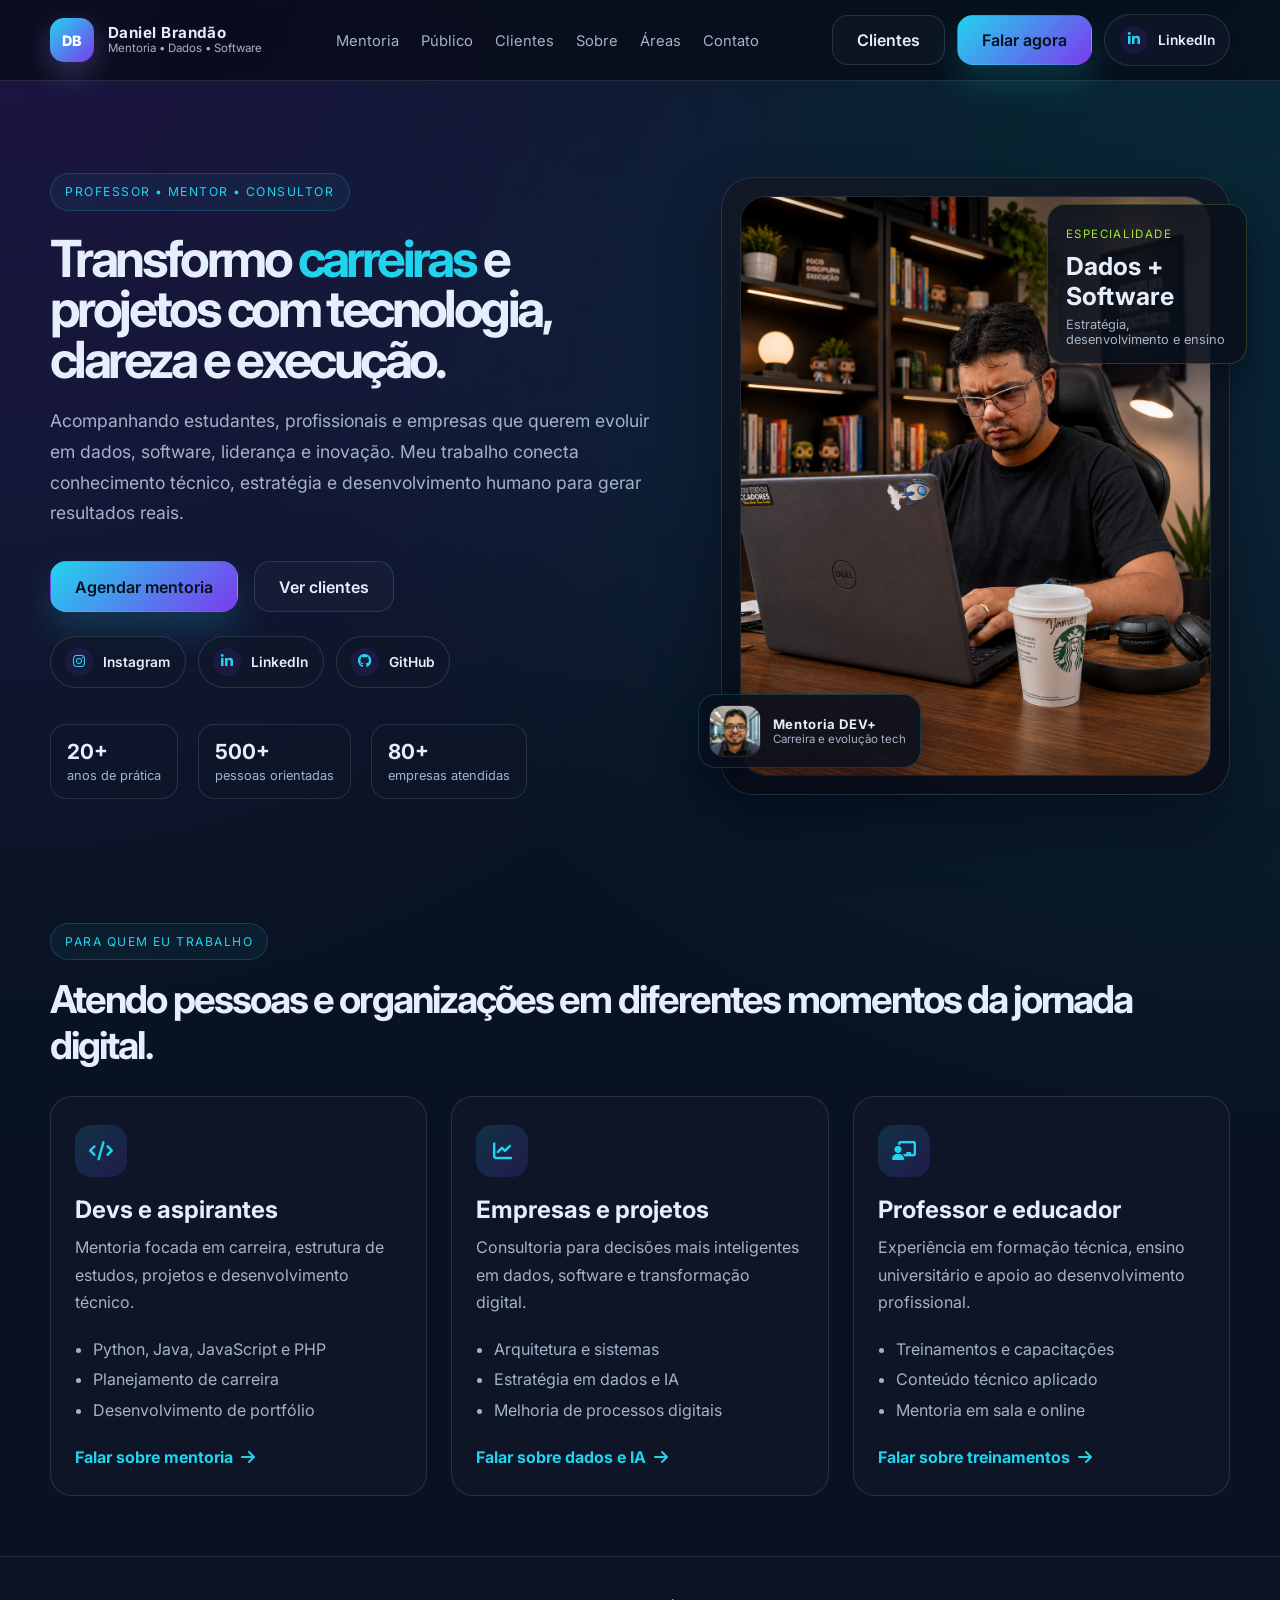
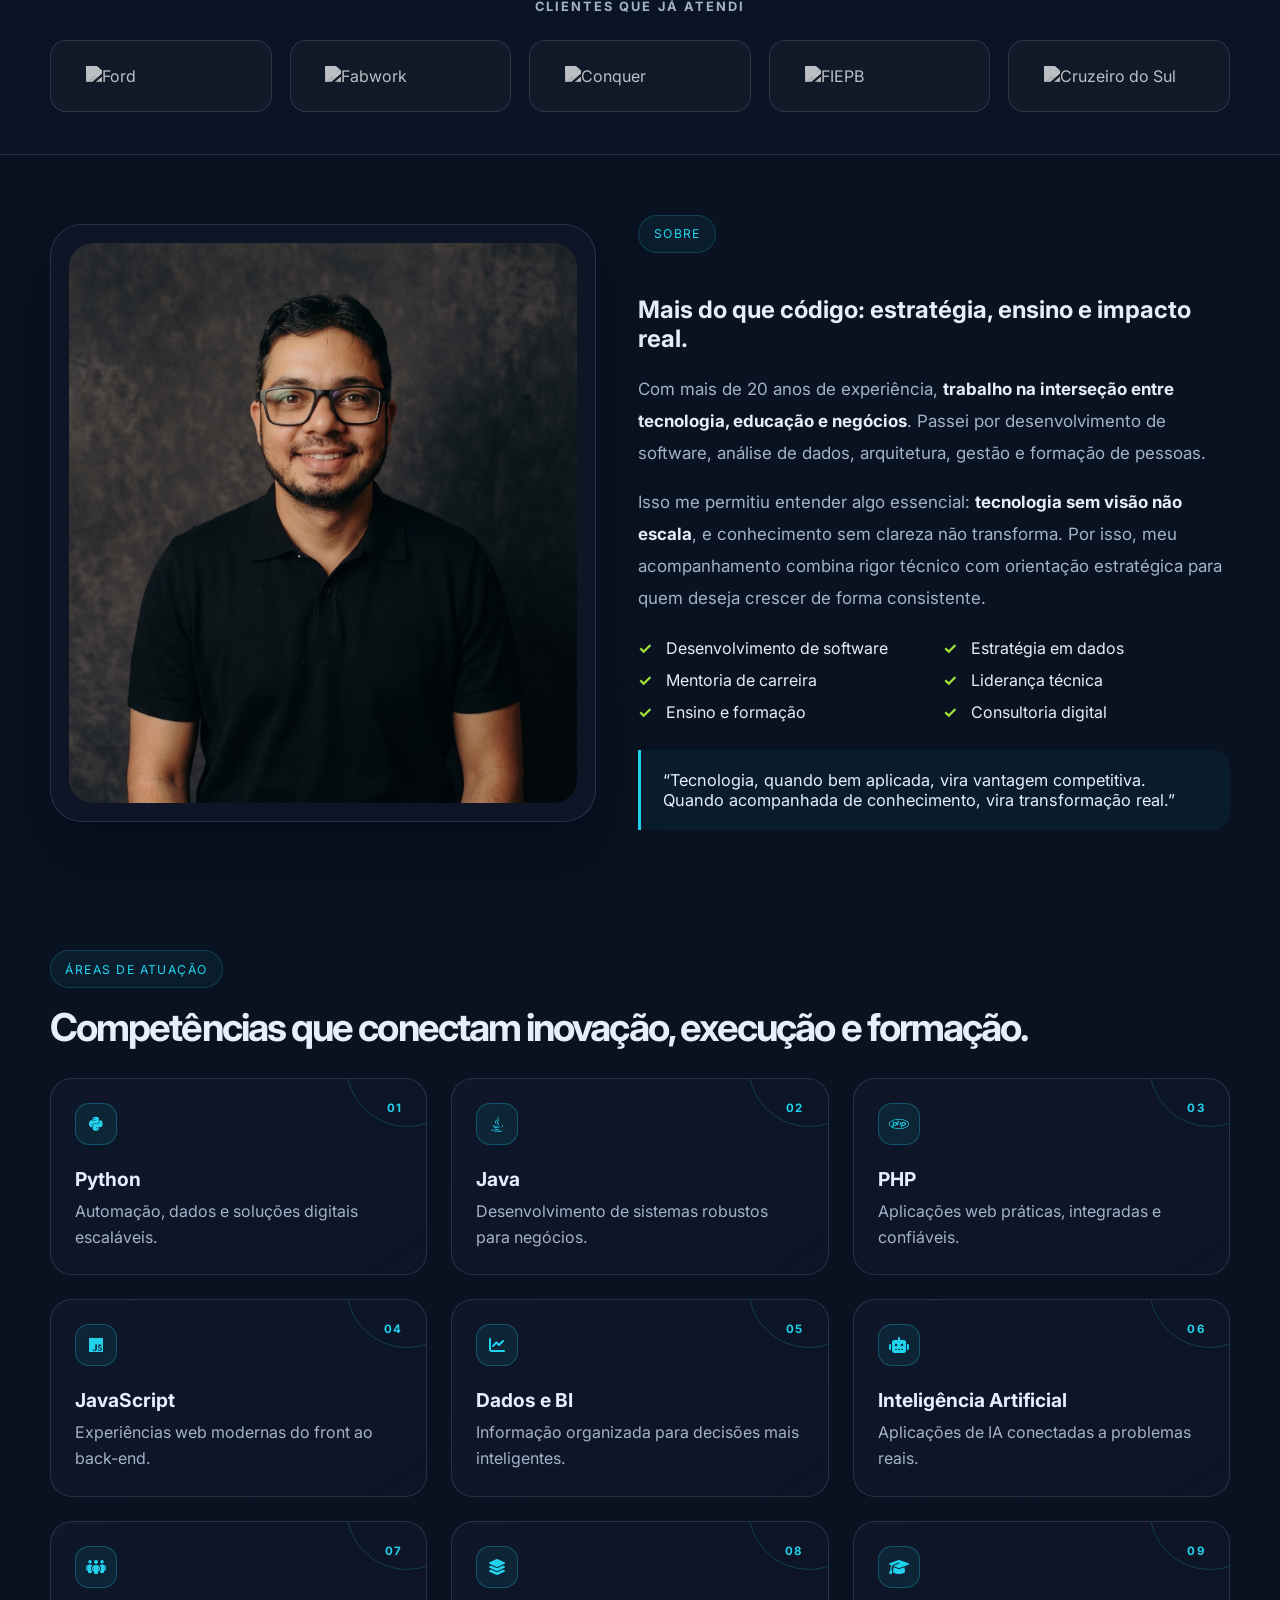
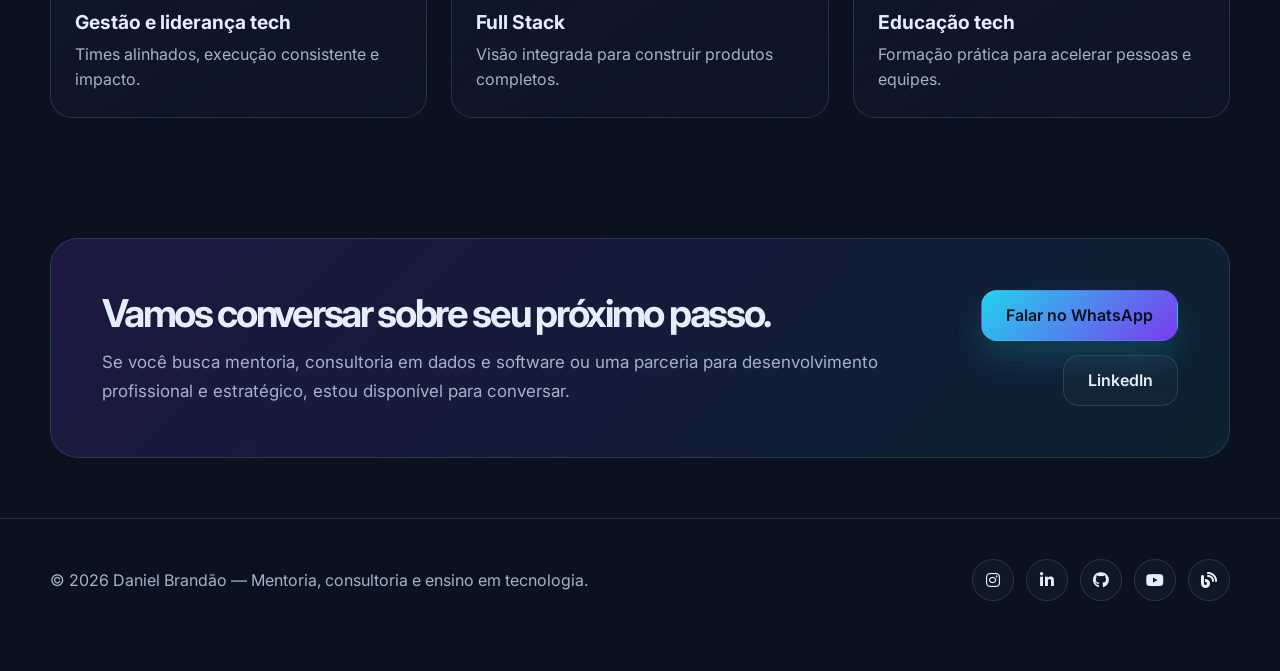
==== commit 03d9d832: "subindo index again" ====
--- a/index.html
+++ b/index.html
@@ -847,8 +847,9 @@
 
         <nav aria-label="Navegação principal">
           <ul class="nav-menu">
+            <li><a href="../mentoria">Mentoria</a></li>
             <li><a href="#audiencia">Público</a></li>
-            <li><a href="#marcas">Marcas</a></li>
+            <li><a href="#clientes">Clientes</a></li>
             <li><a href="#sobre">Sobre</a></li>
             <li><a href="#areas">Áreas</a></li>
             <li><a href="#contato">Contato</a></li>
@@ -856,7 +857,7 @@
         </nav>
 
         <div class="nav-actions">
-          <a class="button secondary" href="#marcas">Marcas</a>
+          <a class="button secondary" href="#clientes">Clientes</a>
           <a class="button primary" href="#contato">Falar agora</a>
           <a class="social-pill" href="https://www.linkedin.com/in/profdanielbrandao" target="_blank" rel="noreferrer noopener" aria-label="LinkedIn de Daniel Brandão">
             <i class="fa-brands fa-linkedin-in"></i>
@@ -883,7 +884,7 @@
 
             <div class="cta-row">
               <a class="button primary" href="https://wa.me/5583996866757?text=Gostaria%20de%20saber%20mais%20sobre%20a%20mentoria" target="_blank" rel="noreferrer noopener">Agendar mentoria</a>
-              <a class="button secondary" href="#marcas">Ver marcas</a>
+              <a class="button secondary" href="#clientes">Ver clientes</a>
             </div>
 
             <div class="social-quick" aria-label="Acessos rápidos para redes sociais">
@@ -986,9 +987,9 @@
         </div>
       </section>
 
-      <section id="marcas" class="brands-section">
+      <section id="clientes" class="brands-section">
         <div class="container">
-          <p>Empresas e Organizações que já atendi</p>
+          <p>Clientes que já atendi</p>
           <div class="logos-wrapper">
             <div class="logo-item"><img src="https://upload.wikimedia.org/wikipedia/commons/3/3e/Ford_logo_flat.svg" alt="Ford"></div>
             <div class="logo-item"><img src="https://maturidadeanalitica.com.br/wp-content/uploads/2025/12/marca-fabwork.png" alt="Fabwork"></div>
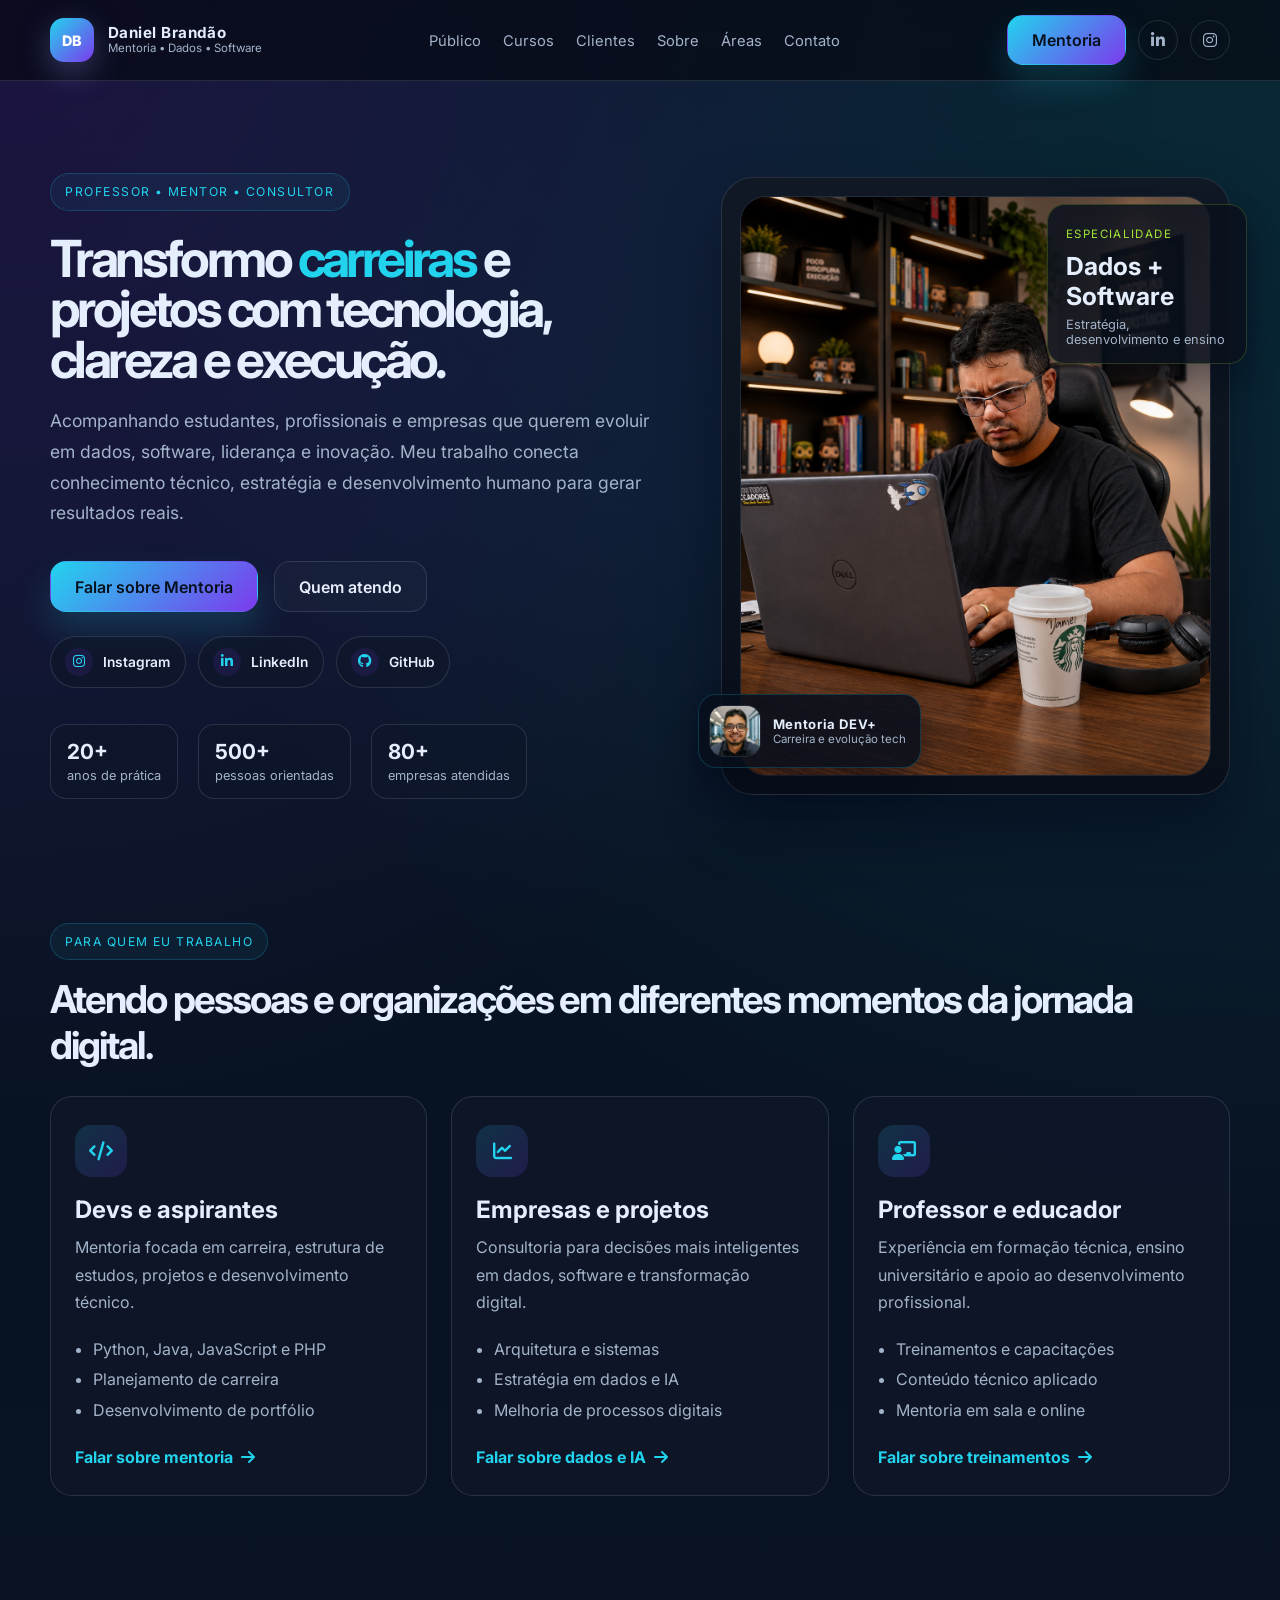
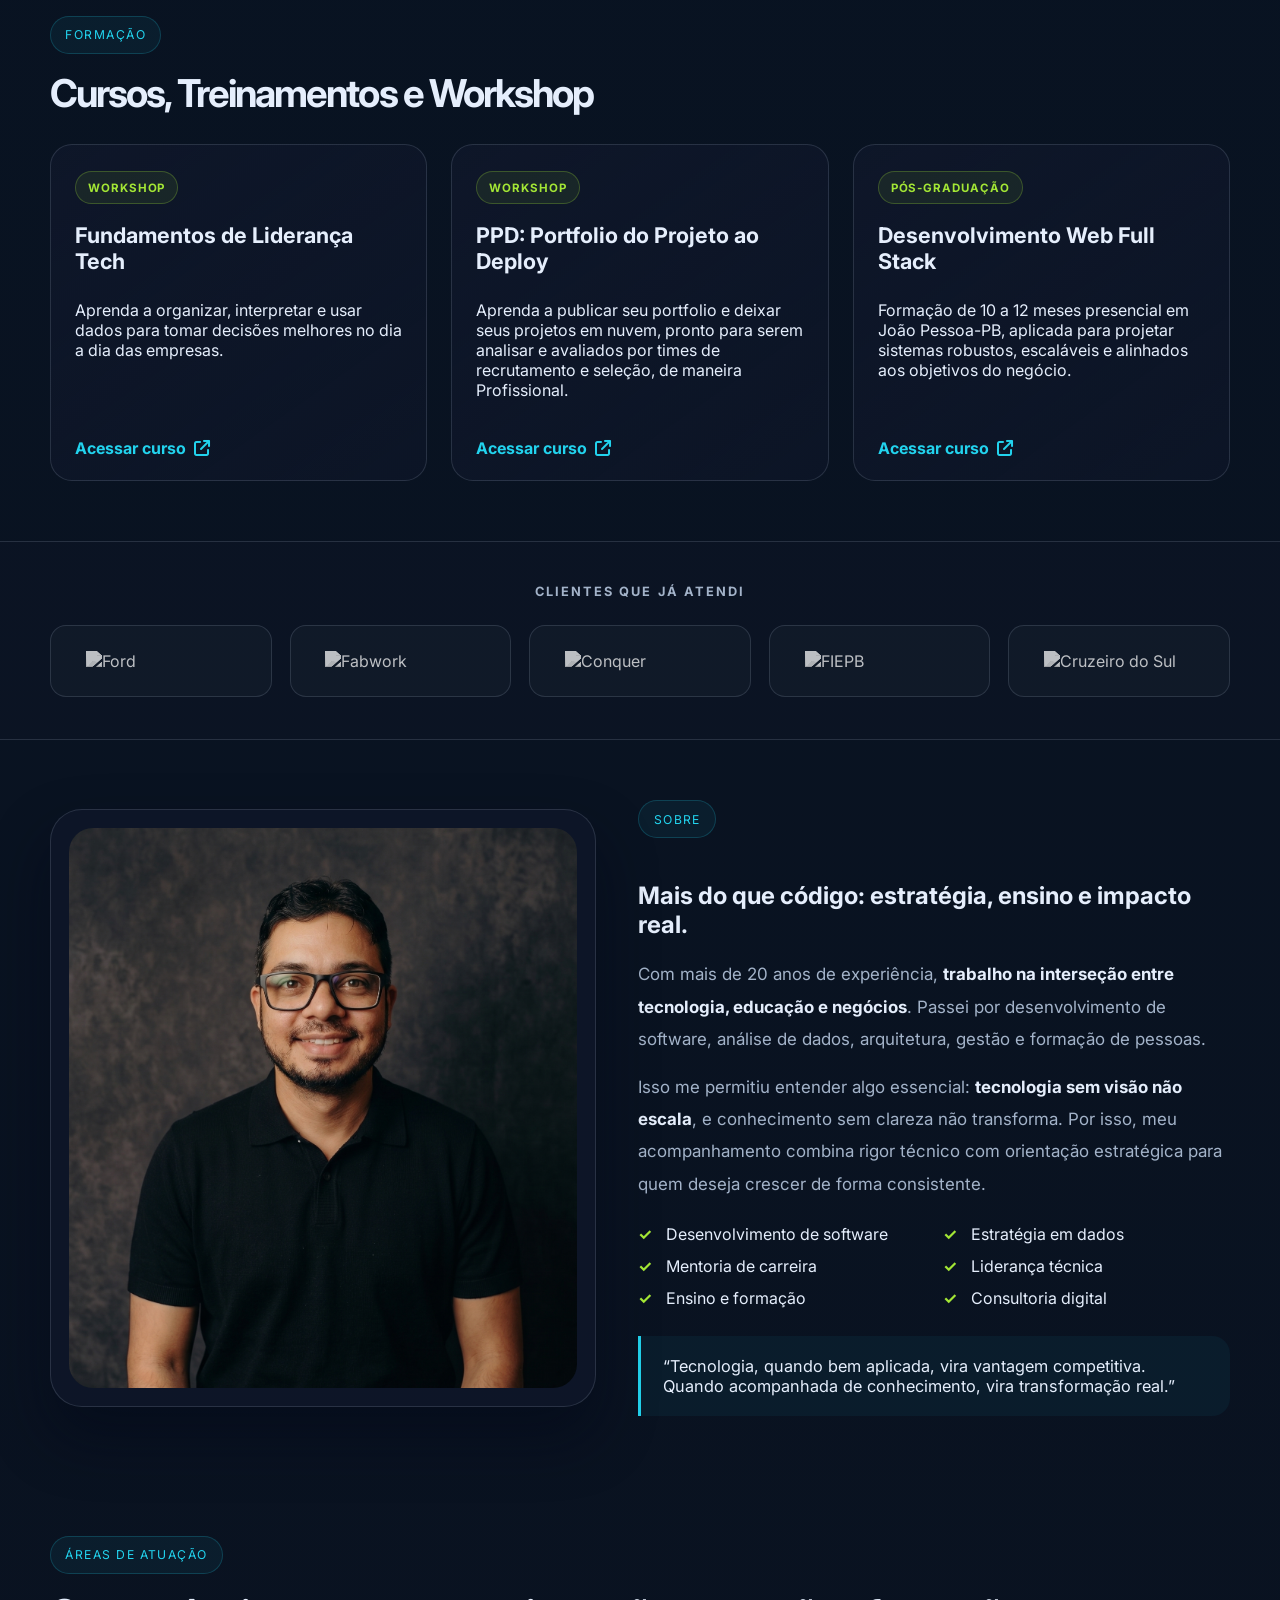
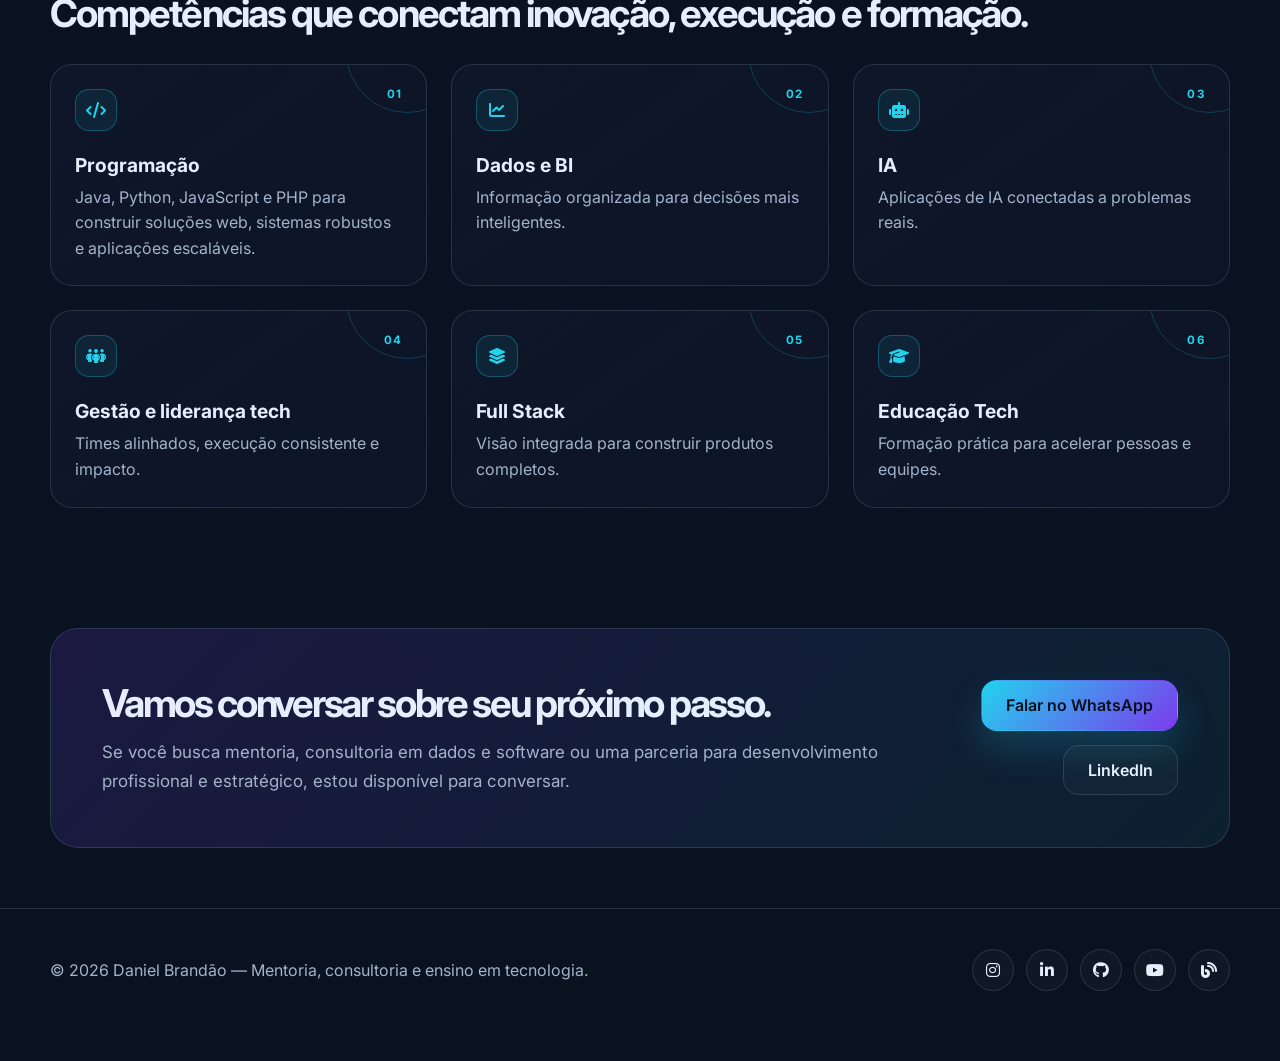
==== commit f2157f1c: "alteração pagina cursos e topo" ====
--- a/index.html
+++ b/index.html
@@ -20,819 +20,7 @@
       href="https://cdnjs.cloudflare.com/ajax/libs/font-awesome/6.5.1/css/all.min.css"
     />
 
-    <style>
-      :root {
-        --bg: #070d1a;
-        --bg-strong: #0d1426;
-        --panel: rgba(15, 23, 42, 0.82);
-        --panel-soft: rgba(15, 23, 42, 0.5);
-        --surface: #0f172a;
-        --surface-2: #111827;
-        --text: #e5eefc;
-        --muted: #a3b3c9;
-        --line: rgba(148, 163, 184, 0.2);
-        --brand: #7c3aed;
-        --brand-2: #22d3ee;
-        --brand-3: #a3e635;
-        --accent: #f97316;
-        --shadow: 0 30px 60px rgba(2, 6, 23, 0.45);
-        --radius: 22px;
-      }
-
-      * {
-        box-sizing: border-box;
-      }
-
-      html {
-        scroll-behavior: smooth;
-      }
-
-      body {
-        margin: 0;
-        font-family: "Inter", sans-serif;
-        background:
-          radial-gradient(circle at top left, rgba(124, 58, 237, 0.2), transparent 25%),
-          radial-gradient(circle at top right, rgba(34, 211, 238, 0.15), transparent 28%),
-          linear-gradient(180deg, #040b16 0%, #081322 12%, #0a1220 100%);
-        color: var(--text);
-      }
-
-      img {
-        max-width: 100%;
-        display: block;
-      }
-
-      a {
-        color: inherit;
-        text-decoration: none;
-      }
-
-      .container {
-        width: min(1180px, calc(100% - 32px));
-        margin: 0 auto;
-      }
-
-      .site-header {
-        position: sticky;
-        top: 0;
-        z-index: 50;
-        backdrop-filter: blur(18px);
-        background: rgba(6, 11, 20, 0.72);
-        border-bottom: 1px solid var(--line);
-      }
-
-      .nav {
-        display: flex;
-        align-items: center;
-        justify-content: space-between;
-        min-height: 80px;
-        gap: 24px;
-      }
-
-      .brand {
-        display: inline-flex;
-        align-items: center;
-        gap: 14px;
-      }
-
-      .brand-mark {
-        width: 44px;
-        height: 44px;
-        border-radius: 14px;
-        display: grid;
-        place-items: center;
-        font-size: 0.9rem;
-        font-weight: 800;
-        background: linear-gradient(135deg, var(--brand-2), var(--brand));
-        color: #fff;
-        box-shadow: 0 10px 30px rgba(120, 119, 198, 0.4);
-      }
-
-      .brand-copy {
-        display: flex;
-        flex-direction: column;
-        line-height: 1.1;
-      }
-
-      .brand-copy strong {
-        font-size: 0.95rem;
-        letter-spacing: 0.03em;
-      }
-
-      .brand-copy span {
-        font-size: 0.72rem;
-        color: var(--muted);
-      }
-
-      .nav-menu {
-        display: flex;
-        align-items: center;
-        gap: 22px;
-        list-style: none;
-        margin: 0;
-        padding: 0;
-      }
-
-      .nav-menu a {
-        color: var(--muted);
-        font-size: 0.92rem;
-        transition: color 0.2s ease;
-      }
-
-      .nav-menu a:hover {
-        color: var(--text);
-      }
-
-      .nav-actions {
-        display: flex;
-        align-items: center;
-        gap: 12px;
-      }
-
-      .button {
-        display: inline-flex;
-        align-items: center;
-        justify-content: center;
-        padding: 0.9rem 1.5rem;
-        border-radius: 16px;
-        border: 1px solid transparent;
-        font-weight: 600;
-        transition: transform 0.2s ease, box-shadow 0.2s ease, border-color 0.2s ease;
-      }
-
-      .button:hover {
-        transform: translateY(-1px);
-      }
-
-      .button.primary {
-        background: linear-gradient(135deg, var(--brand-2), var(--brand));
-        color: #07111d;
-        box-shadow: 0 18px 35px rgba(34, 211, 238, 0.18);
-      }
-
-      .button.secondary {
-        border-color: var(--line);
-        background: rgba(148, 163, 184, 0.04);
-        color: var(--text);
-      }
-
-      .hero {
-        padding: 92px 0 64px;
-      }
-
-      .hero-grid {
-        display: grid;
-        grid-template-columns: 1.1fr 0.9fr;
-        align-items: center;
-        gap: 48px;
-      }
-
-      .eyebrow {
-        display: inline-flex;
-        align-items: center;
-        gap: 8px;
-        color: var(--brand-2);
-        font-size: 0.76rem;
-        letter-spacing: 0.12em;
-        text-transform: uppercase;
-        border: 1px solid rgba(34, 211, 238, 0.2);
-        background: rgba(34, 211, 238, 0.06);
-        border-radius: 999px;
-        padding: 0.65rem 0.9rem;
-        margin-bottom: 1.4rem;
-      }
-
-      h1 {
-        margin: 0;
-        font-size: clamp(2.7rem, 4vw, 5rem);
-        line-height: 0.98;
-        letter-spacing: -0.07em;
-        max-width: 620px;
-      }
-
-      h1 .highlight {
-        color: var(--brand-2);
-      }
-
-      .hero-copy > p {
-        margin: 1.4rem 0 0;
-        max-width: 600px;
-        font-size: 1.1rem;
-        color: var(--muted);
-        line-height: 1.75;
-      }
-
-      .cta-row {
-        display: flex;
-        flex-wrap: wrap;
-        gap: 16px;
-        margin-top: 2rem;
-      }
-
-      .social-quick {
-        display: flex;
-        flex-wrap: wrap;
-        gap: 12px;
-        margin-top: 1.5rem;
-      }
-
-      .social-pill {
-        display: inline-flex;
-        align-items: center;
-        gap: 10px;
-        padding: 0.7rem 0.9rem;
-        border-radius: 999px;
-        border: 1px solid var(--line);
-        background: rgba(15, 23, 42, 0.7);
-        color: var(--text);
-        font-size: 0.86rem;
-        font-weight: 600;
-        transition: all 0.2s ease;
-      }
-
-      .social-pill:hover {
-        border-color: rgba(34, 211, 238, 0.45);
-        background: rgba(34, 211, 238, 0.08);
-        transform: translateY(-1px);
-      }
-
-      .social-pill i {
-        width: 28px;
-        height: 28px;
-        border-radius: 50%;
-        display: grid;
-        place-items: center;
-        background: rgba(124, 58, 237, 0.12);
-        color: var(--brand-2);
-      }
-
-      .hero-stats {
-        display: flex;
-        flex-wrap: wrap;
-        gap: 20px;
-        margin-top: 2.2rem;
-      }
-
-      .stat {
-        min-width: 120px;
-        padding: 14px 16px;
-        border: 1px solid var(--line);
-        background: rgba(15, 23, 42, 0.58);
-        border-radius: 16px;
-      }
-
-      .stat strong {
-        display: block;
-        font-size: 1.3rem;
-        color: var(--text);
-      }
-
-      .stat span {
-        font-size: 0.8rem;
-        color: var(--muted);
-      }
-
-      .visual-shell {
-        position: relative;
-      }
-
-      .visual-card {
-        position: relative;
-        padding: 18px;
-        border-radius: 32px;
-        background: linear-gradient(180deg, rgba(16, 24, 35, 0.9), rgba(9, 14, 24, 0.9));
-        border: 1px solid var(--line);
-        box-shadow: var(--shadow);
-      }
-
-      .visual-card img {
-        width: 100%;
-        height: 580px;
-        object-fit: cover;
-        border-radius: 26px;
-        border: 1px solid rgba(148, 163, 184, 0.15);
-      }
-
-      .floating-badge {
-        position: absolute;
-        left: -24px;
-        bottom: 26px;
-        display: flex;
-        align-items: center;
-        gap: 12px;
-        padding: 10px 14px 10px 10px;
-        border-radius: 18px;
-        border: 1px solid rgba(34, 211, 238, 0.2);
-        background: rgba(8, 15, 28, 0.86);
-        box-shadow: 0 18px 30px rgba(2, 6, 23, 0.4);
-      }
-
-      .floating-badge img {
-        width: 52px;
-        height: 52px;
-        border-radius: 14px;
-        object-fit: cover;
-      }
-
-      .floating-badge strong {
-        display: block;
-        font-size: 0.82rem;
-        letter-spacing: 0.05em;
-      }
-
-      .floating-badge span {
-        display: block;
-        color: var(--muted);
-        font-size: 0.72rem;
-      }
-
-      .mini-panel {
-        position: absolute;
-        right: -18px;
-        top: 26px;
-        width: 200px;
-        padding: 16px 18px;
-        border-radius: 18px;
-        background: rgba(10, 17, 29, 0.86);
-        border: 1px solid rgba(163, 230, 53, 0.2);
-        box-shadow: 0 18px 30px rgba(2, 6, 23, 0.35);
-      }
-
-      .mini-panel .label {
-        display: block;
-        color: var(--brand-3);
-        font-size: 0.72rem;
-        text-transform: uppercase;
-        letter-spacing: 0.12em;
-      }
-
-      .mini-panel strong {
-        display: block;
-        margin-top: 0.6rem;
-        font-size: 1.55rem;
-      }
-
-      .mini-panel span {
-        display: block;
-        margin-top: 0.4rem;
-        color: var(--muted);
-        font-size: 0.8rem;
-      }
-
-      section {
-        padding: 60px 0;
-      }
-
-      .section-header {
-        margin-bottom: 28px;
-      }
-
-      .section-header .eyebrow {
-        margin-bottom: 1rem;
-      }
-
-      .section-header h2 {
-        margin: 0;
-        font-size: clamp(2rem, 3vw, 3rem);
-        letter-spacing: -0.05em;
-      }
-
-      .audience-grid,
-      .services-grid,
-      .feature-grid {
-        display: grid;
-        grid-template-columns: repeat(3, minmax(0, 1fr));
-        gap: 24px;
-      }
-
-      .card {
-        position: relative;
-        background: rgba(15, 23, 42, 0.75);
-        border: 1px solid var(--line);
-        border-radius: 22px;
-        padding: 28px 24px;
-        min-height: 220px;
-        transition: transform 0.2s ease, border-color 0.2s ease;
-      }
-
-      .card:hover {
-        transform: translateY(-2px);
-        border-color: rgba(34, 211, 238, 0.35);
-      }
-
-      .audience-card {
-        display: block;
-        color: inherit;
-        text-decoration: none;
-      }
-
-      .audience-card .card-link {
-        display: inline-flex;
-        align-items: center;
-        gap: 8px;
-        margin-top: 22px;
-        color: var(--brand-2);
-        font-weight: 700;
-      }
-
-      .audience-card .card-link i {
-        transition: transform 0.2s ease;
-      }
-
-      .audience-card:hover .card-link i {
-        transform: translateX(4px);
-      }
-
-      .card-icon {
-        width: 52px;
-        height: 52px;
-        display: grid;
-        place-items: center;
-        border-radius: 16px;
-        margin-bottom: 18px;
-        background: linear-gradient(135deg, rgba(34, 211, 238, 0.15), rgba(124, 58, 237, 0.18));
-        color: var(--brand-2);
-        font-size: 1.2rem;
-      }
-
-      .card h3 {
-        margin: 0 0 10px;
-        font-size: 1.5rem;
-      }
-
-      .card p {
-        margin: 0;
-        color: var(--muted);
-        line-height: 1.7;
-      }
-
-      .card ul {
-        margin: 18px 0 0;
-        padding-left: 18px;
-        color: var(--muted);
-        line-height: 1.9;
-      }
-
-      .services .card {
-        min-height: 280px;
-      }
-
-      .feature-card {
-        position: relative;
-        overflow: hidden;
-        min-height: 190px;
-        padding: 24px;
-        border: 1px solid var(--line);
-        border-radius: 22px;
-        background: linear-gradient(145deg, rgba(15, 23, 42, 0.9), rgba(15, 23, 42, 0.58));
-        transition: transform 0.25s ease, border-color 0.25s ease, box-shadow 0.25s ease;
-      }
-
-      .feature-card::after {
-        content: attr(data-index);
-        position: absolute;
-        top: 22px;
-        right: 24px;
-        color: var(--brand-2);
-        font-size: 0.72rem;
-        font-weight: 700;
-        letter-spacing: 0.12em;
-      }
-
-      .feature-card::before {
-        content: "";
-        position: absolute;
-        width: 120px;
-        height: 120px;
-        top: -74px;
-        right: -42px;
-        border: 1px solid rgba(34, 211, 238, 0.22);
-        border-radius: 50%;
-        transition: transform 0.25s ease, border-color 0.25s ease;
-      }
-
-      .feature-card:hover {
-        transform: translateY(-6px);
-        border-color: rgba(34, 211, 238, 0.55);
-        box-shadow: 0 18px 36px rgba(8, 15, 30, 0.3);
-      }
-
-      .feature-card:hover::before {
-        transform: scale(1.35);
-        border-color: rgba(34, 211, 238, 0.5);
-      }
-
-      .feature-icon {
-        position: relative;
-        z-index: 1;
-        display: grid;
-        place-items: center;
-        width: 42px;
-        height: 42px;
-        margin-bottom: 22px;
-        border: 1px solid rgba(34, 211, 238, 0.28);
-        border-radius: 14px;
-        color: var(--brand-2);
-        background: rgba(34, 211, 238, 0.08);
-      }
-
-      .feature-card h3,
-      .feature-card p {
-        position: relative;
-        z-index: 1;
-      }
-
-      .feature-card h3 {
-        margin: 0 0 8px;
-        font-size: 1.2rem;
-      }
-
-      .feature-card p {
-        margin: 0;
-        color: var(--muted);
-        line-height: 1.6;
-      }
-
-      .brands-section {
-        padding: 42px 0;
-        border-top: 1px solid var(--line);
-        border-bottom: 1px solid var(--line);
-        background: rgba(15, 23, 42, 0.28);
-      }
-
-      .brands-section p {
-        margin: 0 0 26px;
-        color: var(--muted);
-        font-size: 0.8rem;
-        font-weight: 700;
-        letter-spacing: 0.16em;
-        text-align: center;
-        text-transform: uppercase;
-      }
-
-      .logos-wrapper {
-        display: grid;
-        grid-template-columns: repeat(5, minmax(0, 1fr));
-        gap: 18px;
-        align-items: center;
-      }
-
-      .logo-item {
-        display: grid;
-        min-height: 72px;
-        place-items: center;
-        padding: 14px;
-        border: 1px solid var(--line);
-        border-radius: 16px;
-        background: rgba(148, 163, 184, 0.04);
-      }
-
-      .logo-item img {
-        display: block;
-        width: min(100%, 150px);
-        max-height: 42px;
-        object-fit: contain;
-        filter: grayscale(1) brightness(1.6);
-        opacity: 0.72;
-        transition: filter 0.2s ease, opacity 0.2s ease, transform 0.2s ease;
-      }
-
-      .logo-item:hover img {
-        filter: grayscale(0) brightness(1);
-        opacity: 1;
-        transform: scale(1.04);
-      }
-
-      .about-grid {
-        display: grid;
-        grid-template-columns: 0.96fr 1.04fr;
-        align-items: center;
-        gap: 42px;
-      }
-
-      .about-photo {
-        position: relative;
-        padding: 18px;
-        border-radius: 32px;
-        background: rgba(15, 23, 42, 0.8);
-        border: 1px solid var(--line);
-        box-shadow: var(--shadow);
-      }
-
-      .about-photo img {
-        width: 100%;
-        height: 560px;
-        object-fit: cover;
-        border-radius: 24px;
-      }
-
-      .about-copy p {
-        margin: 0 0 1rem;
-        font-size: 1.06rem;
-        color: var(--muted);
-        line-height: 1.9;
-      }
-
-      .about-copy strong {
-        color: var(--text);
-      }
-
-      .check-list {
-        list-style: none;
-        padding: 0;
-        margin: 1.5rem 0 0;
-        display: grid;
-        grid-template-columns: repeat(2, minmax(0, 1fr));
-        gap: 12px 18px;
-      }
-
-      .check-list li {
-        position: relative;
-        padding-left: 28px;
-        color: var(--text);
-      }
-
-      .check-list li::before {
-        content: "✓";
-        position: absolute;
-        left: 0;
-        color: var(--brand-3);
-        font-weight: 700;
-      }
-
-      .quote-box {
-        margin-top: 28px;
-        padding: 20px 22px;
-        border-left: 3px solid var(--brand-2);
-        background: rgba(34, 211, 238, 0.05);
-        border-radius: 0 18px 18px 0;
-        color: var(--text);
-        font-size: 1.02rem;
-      }
-
-      .feature-grid {
-        margin-top: 28px;
-      }
-
-      .feature-tag {
-        display: inline-flex;
-        align-items: center;
-        padding: 0.7rem 1rem;
-        border-radius: 999px;
-        background: rgba(148, 163, 184, 0.05);
-        border: 1px solid var(--line);
-        color: var(--text);
-        font-size: 0.94rem;
-      }
-
-      .cta-panel {
-        background: linear-gradient(135deg, rgba(124, 58, 237, 0.16), rgba(34, 211, 238, 0.08));
-        border: 1px solid var(--line);
-        border-radius: 28px;
-        padding: clamp(28px, 4vw, 52px);
-        display: flex;
-        align-items: center;
-        justify-content: space-between;
-        gap: 20px;
-      }
-
-      .cta-panel h3 {
-        margin: 0 0 12px;
-        font-size: clamp(2rem, 3vw, 3rem);
-        letter-spacing: -0.06em;
-      }
-
-      .cta-panel p {
-        margin: 0;
-        color: var(--muted);
-        font-size: 1.06rem;
-        line-height: 1.7;
-      }
-
-      .cta-actions {
-        display: flex;
-        flex-wrap: wrap;
-        gap: 14px;
-        justify-content: flex-end;
-      }
-
-      footer {
-        padding: 40px 0 70px;
-        border-top: 1px solid var(--line);
-      }
-
-      .footer-inner {
-        display: flex;
-        justify-content: space-between;
-        align-items: center;
-        gap: 18px;
-        flex-wrap: wrap;
-      }
-
-      .footer-meta {
-        color: var(--muted);
-      }
-
-      .social-links {
-        display: flex;
-        align-items: center;
-        gap: 12px;
-        flex-wrap: wrap;
-      }
-
-      .social-links a {
-        width: 42px;
-        height: 42px;
-        border-radius: 50%;
-        display: grid;
-        place-items: center;
-        border: 1px solid var(--line);
-        background: rgba(148, 163, 184, 0.04);
-        color: var(--text);
-        transition: all 0.2s ease;
-      }
-
-      .social-links a:hover {
-        border-color: rgba(34, 211, 238, 0.5);
-        color: var(--brand-2);
-        transform: translateY(-1px);
-      }
-
-      @media (max-width: 960px) {
-        .hero-grid,
-        .about-grid,
-        .audience-grid,
-        .services-grid,
-        .feature-grid {
-          grid-template-columns: 1fr;
-        }
-
-        .nav-menu {
-          display: none;
-        }
-
-        .visual-card img,
-        .about-photo img {
-          height: 420px;
-        }
-
-        .cta-panel {
-          flex-direction: column;
-          align-items: flex-start;
-        }
-
-        .cta-actions {
-          justify-content: flex-start;
-        }
-
-        .logos-wrapper {
-          grid-template-columns: repeat(3, minmax(0, 1fr));
-        }
-      }
-
-      @media (max-width: 640px) {
-        .nav {
-          min-height: 72px;
-        }
-
-        .nav-actions .secondary {
-          display: none;
-        }
-
-        .social-pill {
-          flex: 1 1 calc(33.333% - 8px);
-          justify-content: center;
-        }
-
-        .hero {
-          padding-top: 72px;
-        }
-
-        .hero-stats {
-          display: grid;
-          grid-template-columns: repeat(2, minmax(0, 1fr));
-        }
-
-        .logos-wrapper {
-          grid-template-columns: repeat(2, minmax(0, 1fr));
-        }
-
-        .check-list {
-          grid-template-columns: 1fr;
-        }
-
-        .floating-badge {
-          position: static;
-          margin-top: 16px;
-        }
-
-        .mini-panel {
-          position: static;
-          margin-top: 16px;
-          width: auto;
-        }
-      }
-    </style>
+    <link rel="stylesheet" href="home.css">
   </head>
   <body>
     <header class="site-header">
@@ -847,8 +35,8 @@
 
         <nav aria-label="Navegação principal">
           <ul class="nav-menu">
-            <li><a href="../mentoria">Mentoria</a></li>
             <li><a href="#audiencia">Público</a></li>
+            <li><a href="#cursos">Cursos</a></li>
             <li><a href="#clientes">Clientes</a></li>
             <li><a href="#sobre">Sobre</a></li>
             <li><a href="#areas">Áreas</a></li>
@@ -857,11 +45,12 @@
         </nav>
 
         <div class="nav-actions">
-          <a class="button secondary" href="#clientes">Clientes</a>
-          <a class="button primary" href="#contato">Falar agora</a>
-          <a class="social-pill" href="https://www.linkedin.com/in/profdanielbrandao" target="_blank" rel="noreferrer noopener" aria-label="LinkedIn de Daniel Brandão">
-            <i class="fa-brands fa-linkedin-in"></i>
-            LinkedIn
+          <a class="button primary" href="/mentoria/">Mentoria</a>
+          <a class="nav-social" href="https://www.linkedin.com/in/profdanielbrandao" target="_blank" rel="noreferrer noopener" aria-label="LinkedIn de Daniel Brandão">
+            <i class="fa-brands fa-linkedin-in" aria-hidden="true"></i>
+          </a>
+          <a class="nav-social" href="https://instagram.com/profdanielbrandao" target="_blank" rel="noreferrer noopener" aria-label="Instagram de Daniel Brandão">
+            <i class="fa-brands fa-instagram" aria-hidden="true"></i>
           </a>
         </div>
       </div>
@@ -883,8 +72,8 @@
             </p>
 
             <div class="cta-row">
-              <a class="button primary" href="https://wa.me/5583996866757?text=Gostaria%20de%20saber%20mais%20sobre%20a%20mentoria" target="_blank" rel="noreferrer noopener">Agendar mentoria</a>
-              <a class="button secondary" href="#clientes">Ver clientes</a>
+              <a class="button primary" href="/mentoria/">Falar sobre Mentoria</a>
+              <a class="button secondary" href="#audiencia">Quem atendo</a>
             </div>
 
             <div class="social-quick" aria-label="Acessos rápidos para redes sociais">
@@ -987,6 +176,19 @@
         </div>
       </section>
 
+      <section id="cursos">
+        <div class="container">
+          <div class="section-header">
+            <span class="eyebrow">Formação</span>
+            <h2>Cursos, Treinamentos e Workshop</h2>
+          </div>
+
+          <div id="courses-grid" class="courses-grid" aria-live="polite">
+            <p class="courses-status">Carregando cursos...</p>
+          </div>
+        </div>
+      </section>
+
       <section id="clientes" class="brands-section">
         <div class="container">
           <p>Clientes que já atendi</p>
@@ -1043,48 +245,33 @@
 
           <div class="feature-grid">
             <article class="feature-card" data-index="01">
-              <div class="feature-icon"><i class="fa-brands fa-python"></i></div>
-              <h3>Python</h3>
-              <p>Automação, dados e soluções digitais escaláveis.</p>
+              <div class="feature-icon"><i class="fa-solid fa-code"></i></div>
+              <h3>Programação</h3>
+              <p>Java, Python, JavaScript e PHP para construir soluções web, sistemas robustos e aplicações escaláveis.</p>
             </article>
             <article class="feature-card" data-index="02">
-              <div class="feature-icon"><i class="fa-brands fa-java"></i></div>
-              <h3>Java</h3>
-              <p>Desenvolvimento de sistemas robustos para negócios.</p>
-            </article>
-            <article class="feature-card" data-index="03">
-              <div class="feature-icon"><i class="fa-brands fa-php"></i></div>
-              <h3>PHP</h3>
-              <p>Aplicações web práticas, integradas e confiáveis.</p>
-            </article>
-            <article class="feature-card" data-index="04">
-              <div class="feature-icon"><i class="fa-brands fa-js"></i></div>
-              <h3>JavaScript</h3>
-              <p>Experiências web modernas do front ao back-end.</p>
-            </article>
-            <article class="feature-card" data-index="05">
               <div class="feature-icon"><i class="fa-solid fa-chart-line"></i></div>
               <h3>Dados e BI</h3>
               <p>Informação organizada para decisões mais inteligentes.</p>
             </article>
-            <article class="feature-card" data-index="06">
+            <article class="feature-card" data-index="03">
               <div class="feature-icon"><i class="fa-solid fa-robot"></i></div>
-              <h3>Inteligência Artificial</h3>
+              <h3>IA</h3>
               <p>Aplicações de IA conectadas a problemas reais.</p>
             </article>
-            <article class="feature-card" data-index="07">
+            <article class="feature-card" data-index="04">
               <div class="feature-icon"><i class="fa-solid fa-people-group"></i></div>
               <h3>Gestão e liderança tech</h3>
               <p>Times alinhados, execução consistente e impacto.</p>
             </article>
-            <article class="feature-card" data-index="08">
+            <article class="feature-card" data-index="05">
               <div class="feature-icon"><i class="fa-solid fa-layer-group"></i></div>
               <h3>Full Stack</h3>
               <p>Visão integrada para construir produtos completos.</p>
             </article>
-            <article class="feature-card" data-index="09">
+            <article class="feature-card" data-index="06">
               <div class="feature-icon"><i class="fa-solid fa-graduation-cap"></i></div>
-              <h3>Educação tech</h3>
+              <h3>Educação Tech</h3>
               <p>Formação prática para acelerar pessoas e equipes.</p>
             </article>
           </div>
@@ -1123,5 +310,6 @@
         </div>
       </div>
     </footer>
+    <script src="script.js"></script>
   </body>
 </html>
--- a/home.css
+++ b/home.css
@@ -0,0 +1,894 @@
+      :root {
+        --bg: #070d1a;
+        --bg-strong: #0d1426;
+        --panel: rgba(15, 23, 42, 0.82);
+        --panel-soft: rgba(15, 23, 42, 0.5);
+        --surface: #0f172a;
+        --surface-2: #111827;
+        --text: #e5eefc;
+        --muted: #a3b3c9;
+        --line: rgba(148, 163, 184, 0.2);
+        --brand: #7c3aed;
+        --brand-2: #22d3ee;
+        --brand-3: #a3e635;
+        --accent: #f97316;
+        --shadow: 0 30px 60px rgba(2, 6, 23, 0.45);
+        --radius: 22px;
+      }
+
+      * {
+        box-sizing: border-box;
+      }
+
+      html {
+        scroll-behavior: smooth;
+      }
+
+      body {
+        margin: 0;
+        font-family: "Inter", sans-serif;
+        background:
+          radial-gradient(circle at top left, rgba(124, 58, 237, 0.2), transparent 25%),
+          radial-gradient(circle at top right, rgba(34, 211, 238, 0.15), transparent 28%),
+          linear-gradient(180deg, #040b16 0%, #081322 12%, #0a1220 100%);
+        color: var(--text);
+      }
+
+      img {
+        max-width: 100%;
+        display: block;
+      }
+
+      a {
+        color: inherit;
+        text-decoration: none;
+      }
+
+      .container {
+        width: min(1180px, calc(100% - 32px));
+        margin: 0 auto;
+      }
+
+      .site-header {
+        position: sticky;
+        top: 0;
+        z-index: 50;
+        backdrop-filter: blur(18px);
+        background: rgba(6, 11, 20, 0.72);
+        border-bottom: 1px solid var(--line);
+      }
+
+      .nav {
+        display: flex;
+        align-items: center;
+        justify-content: space-between;
+        min-height: 80px;
+        gap: 24px;
+      }
+
+      .brand {
+        display: inline-flex;
+        align-items: center;
+        gap: 14px;
+      }
+
+      .brand-mark {
+        width: 44px;
+        height: 44px;
+        border-radius: 14px;
+        display: grid;
+        place-items: center;
+        font-size: 0.9rem;
+        font-weight: 800;
+        background: linear-gradient(135deg, var(--brand-2), var(--brand));
+        color: #fff;
+        box-shadow: 0 10px 30px rgba(120, 119, 198, 0.4);
+      }
+
+      .brand-copy {
+        display: flex;
+        flex-direction: column;
+        line-height: 1.1;
+      }
+
+      .brand-copy strong {
+        font-size: 0.95rem;
+        letter-spacing: 0.03em;
+      }
+
+      .brand-copy span {
+        font-size: 0.72rem;
+        color: var(--muted);
+      }
+
+      .nav-menu {
+        display: flex;
+        align-items: center;
+        gap: 22px;
+        list-style: none;
+        margin: 0;
+        padding: 0;
+      }
+
+      .nav-menu a {
+        color: var(--muted);
+        font-size: 0.92rem;
+        transition: color 0.2s ease;
+      }
+
+      .nav-menu a:hover {
+        color: var(--text);
+      }
+
+      .nav-actions {
+        display: flex;
+        align-items: center;
+        gap: 12px;
+      }
+
+      .nav-social {
+        width: 40px;
+        height: 40px;
+        display: grid;
+        place-items: center;
+        border: 1px solid var(--line);
+        border-radius: 50%;
+        color: var(--muted);
+        transition: color 0.2s ease, border-color 0.2s ease, transform 0.2s ease;
+      }
+
+      .nav-social:hover {
+        color: var(--brand-2);
+        border-color: rgba(34, 211, 238, 0.5);
+        transform: translateY(-1px);
+      }
+
+      .nav-social i {
+        font-size: 1rem;
+      }
+
+      .button {
+        display: inline-flex;
+        align-items: center;
+        justify-content: center;
+        padding: 0.9rem 1.5rem;
+        border-radius: 16px;
+        border: 1px solid transparent;
+        font-weight: 600;
+        transition: transform 0.2s ease, box-shadow 0.2s ease, border-color 0.2s ease;
+      }
+
+      .button:hover {
+        transform: translateY(-1px);
+      }
+
+      .button.primary {
+        background: linear-gradient(135deg, var(--brand-2), var(--brand));
+        color: #07111d;
+        box-shadow: 0 18px 35px rgba(34, 211, 238, 0.18);
+      }
+
+      .button.secondary {
+        border-color: var(--line);
+        background: rgba(148, 163, 184, 0.04);
+        color: var(--text);
+      }
+
+      .hero {
+        padding: 92px 0 64px;
+      }
+
+      .hero-grid {
+        display: grid;
+        grid-template-columns: 1.1fr 0.9fr;
+        align-items: center;
+        gap: 48px;
+      }
+
+      .eyebrow {
+        display: inline-flex;
+        align-items: center;
+        gap: 8px;
+        color: var(--brand-2);
+        font-size: 0.76rem;
+        letter-spacing: 0.12em;
+        text-transform: uppercase;
+        border: 1px solid rgba(34, 211, 238, 0.2);
+        background: rgba(34, 211, 238, 0.06);
+        border-radius: 999px;
+        padding: 0.65rem 0.9rem;
+        margin-bottom: 1.4rem;
+      }
+
+      h1 {
+        margin: 0;
+        font-size: clamp(2.7rem, 4vw, 5rem);
+        line-height: 0.98;
+        letter-spacing: -0.07em;
+        max-width: 620px;
+      }
+
+      h1 .highlight {
+        color: var(--brand-2);
+      }
+
+      .hero-copy > p {
+        margin: 1.4rem 0 0;
+        max-width: 600px;
+        font-size: 1.1rem;
+        color: var(--muted);
+        line-height: 1.75;
+      }
+
+      .cta-row {
+        display: flex;
+        flex-wrap: wrap;
+        gap: 16px;
+        margin-top: 2rem;
+      }
+
+      .social-quick {
+        display: flex;
+        flex-wrap: wrap;
+        gap: 12px;
+        margin-top: 1.5rem;
+      }
+
+      .social-pill {
+        display: inline-flex;
+        align-items: center;
+        gap: 10px;
+        padding: 0.7rem 0.9rem;
+        border-radius: 999px;
+        border: 1px solid var(--line);
+        background: rgba(15, 23, 42, 0.7);
+        color: var(--text);
+        font-size: 0.86rem;
+        font-weight: 600;
+        transition: all 0.2s ease;
+      }
+
+      .social-pill:hover {
+        border-color: rgba(34, 211, 238, 0.45);
+        background: rgba(34, 211, 238, 0.08);
+        transform: translateY(-1px);
+      }
+
+      .social-pill i {
+        width: 28px;
+        height: 28px;
+        border-radius: 50%;
+        display: grid;
+        place-items: center;
+        background: rgba(124, 58, 237, 0.12);
+        color: var(--brand-2);
+      }
+
+      .hero-stats {
+        display: flex;
+        flex-wrap: wrap;
+        gap: 20px;
+        margin-top: 2.2rem;
+      }
+
+      .stat {
+        min-width: 120px;
+        padding: 14px 16px;
+        border: 1px solid var(--line);
+        background: rgba(15, 23, 42, 0.58);
+        border-radius: 16px;
+      }
+
+      .stat strong {
+        display: block;
+        font-size: 1.3rem;
+        color: var(--text);
+      }
+
+      .stat span {
+        font-size: 0.8rem;
+        color: var(--muted);
+      }
+
+      .visual-shell {
+        position: relative;
+      }
+
+      .visual-card {
+        position: relative;
+        padding: 18px;
+        border-radius: 32px;
+        background: linear-gradient(180deg, rgba(16, 24, 35, 0.9), rgba(9, 14, 24, 0.9));
+        border: 1px solid var(--line);
+        box-shadow: var(--shadow);
+      }
+
+      .visual-card img {
+        width: 100%;
+        height: 580px;
+        object-fit: cover;
+        border-radius: 26px;
+        border: 1px solid rgba(148, 163, 184, 0.15);
+      }
+
+      .floating-badge {
+        position: absolute;
+        left: -24px;
+        bottom: 26px;
+        display: flex;
+        align-items: center;
+        gap: 12px;
+        padding: 10px 14px 10px 10px;
+        border-radius: 18px;
+        border: 1px solid rgba(34, 211, 238, 0.2);
+        background: rgba(8, 15, 28, 0.86);
+        box-shadow: 0 18px 30px rgba(2, 6, 23, 0.4);
+      }
+
+      .floating-badge img {
+        width: 52px;
+        height: 52px;
+        border-radius: 14px;
+        object-fit: cover;
+      }
+
+      .floating-badge strong {
+        display: block;
+        font-size: 0.82rem;
+        letter-spacing: 0.05em;
+      }
+
+      .floating-badge span {
+        display: block;
+        color: var(--muted);
+        font-size: 0.72rem;
+      }
+
+      .mini-panel {
+        position: absolute;
+        right: -18px;
+        top: 26px;
+        width: 200px;
+        padding: 16px 18px;
+        border-radius: 18px;
+        background: rgba(10, 17, 29, 0.86);
+        border: 1px solid rgba(163, 230, 53, 0.2);
+        box-shadow: 0 18px 30px rgba(2, 6, 23, 0.35);
+      }
+
+      .mini-panel .label {
+        display: block;
+        color: var(--brand-3);
+        font-size: 0.72rem;
+        text-transform: uppercase;
+        letter-spacing: 0.12em;
+      }
+
+      .mini-panel strong {
+        display: block;
+        margin-top: 0.6rem;
+        font-size: 1.55rem;
+      }
+
+      .mini-panel span {
+        display: block;
+        margin-top: 0.4rem;
+        color: var(--muted);
+        font-size: 0.8rem;
+      }
+
+      section {
+        padding: 60px 0;
+      }
+
+      .section-header {
+        margin-bottom: 28px;
+      }
+
+      .section-header .eyebrow {
+        margin-bottom: 1rem;
+      }
+
+      .section-header h2 {
+        margin: 0;
+        font-size: clamp(2rem, 3vw, 3rem);
+        letter-spacing: -0.05em;
+      }
+
+      .audience-grid,
+      .services-grid,
+      .feature-grid {
+        display: grid;
+        grid-template-columns: repeat(3, minmax(0, 1fr));
+        gap: 24px;
+      }
+
+      .card {
+        position: relative;
+        background: rgba(15, 23, 42, 0.75);
+        border: 1px solid var(--line);
+        border-radius: 22px;
+        padding: 28px 24px;
+        min-height: 220px;
+        transition: transform 0.2s ease, border-color 0.2s ease;
+      }
+
+      .card:hover {
+        transform: translateY(-2px);
+        border-color: rgba(34, 211, 238, 0.35);
+      }
+
+      .audience-card {
+        display: block;
+        color: inherit;
+        text-decoration: none;
+      }
+
+      .audience-card .card-link {
+        display: inline-flex;
+        align-items: center;
+        gap: 8px;
+        margin-top: 22px;
+        color: var(--brand-2);
+        font-weight: 700;
+      }
+
+      .audience-card .card-link i {
+        transition: transform 0.2s ease;
+      }
+
+      .audience-card:hover .card-link i {
+        transform: translateX(4px);
+      }
+
+      .card-icon {
+        width: 52px;
+        height: 52px;
+        display: grid;
+        place-items: center;
+        border-radius: 16px;
+        margin-bottom: 18px;
+        background: linear-gradient(135deg, rgba(34, 211, 238, 0.15), rgba(124, 58, 237, 0.18));
+        color: var(--brand-2);
+        font-size: 1.2rem;
+      }
+
+      .card h3 {
+        margin: 0 0 10px;
+        font-size: 1.5rem;
+      }
+
+      .card p {
+        margin: 0;
+        color: var(--muted);
+        line-height: 1.7;
+      }
+
+      .courses-grid {
+        display: grid;
+        grid-template-columns: repeat(3, minmax(0, 1fr));
+        gap: 24px;
+      }
+
+      .course-card {
+        display: flex;
+        flex-direction: column;
+        min-height: 260px;
+        padding: 26px 24px 22px;
+        border: 1px solid var(--line);
+        border-radius: 22px;
+        background: linear-gradient(145deg, rgba(15, 23, 42, 0.9), rgba(15, 23, 42, 0.58));
+        transition: transform 0.25s ease, border-color 0.25s ease, box-shadow 0.25s ease;
+      }
+
+      .course-card:hover {
+        transform: translateY(-4px);
+        border-color: rgba(163, 230, 53, 0.5);
+        box-shadow: 0 18px 36px rgba(8, 15, 30, 0.3);
+      }
+
+      .course-category {
+        align-self: flex-start;
+        margin-bottom: 18px;
+        padding: 0.55rem 0.75rem;
+        border: 1px solid rgba(163, 230, 53, 0.25);
+        border-radius: 999px;
+        color: var(--brand-3);
+        background: rgba(163, 230, 53, 0.08);
+        font-size: 0.72rem;
+        font-weight: 700;
+        letter-spacing: 0.08em;
+        text-transform: uppercase;
+      }
+
+      .course-card h3 {
+        margin: 0 0 10px;
+        font-size: 1.35rem;
+      }
+
+      .course-card p {
+        flex: 1;
+      }
+
+      .course-link {
+        display: inline-flex;
+        align-items: center;
+        gap: 8px;
+        margin-top: 22px;
+        color: var(--brand-2);
+        font-weight: 700;
+      }
+
+      .courses-status {
+        margin: 0;
+        color: var(--muted);
+        line-height: 1.7;
+      }
+
+      .card ul {
+        margin: 18px 0 0;
+        padding-left: 18px;
+        color: var(--muted);
+        line-height: 1.9;
+      }
+
+      .services .card {
+        min-height: 280px;
+      }
+
+      .feature-card {
+        position: relative;
+        overflow: hidden;
+        min-height: 190px;
+        padding: 24px;
+        border: 1px solid var(--line);
+        border-radius: 22px;
+        background: linear-gradient(145deg, rgba(15, 23, 42, 0.9), rgba(15, 23, 42, 0.58));
+        transition: transform 0.25s ease, border-color 0.25s ease, box-shadow 0.25s ease;
+      }
+
+      .feature-card::after {
+        content: attr(data-index);
+        position: absolute;
+        top: 22px;
+        right: 24px;
+        color: var(--brand-2);
+        font-size: 0.72rem;
+        font-weight: 700;
+        letter-spacing: 0.12em;
+      }
+
+      .feature-card::before {
+        content: "";
+        position: absolute;
+        width: 120px;
+        height: 120px;
+        top: -74px;
+        right: -42px;
+        border: 1px solid rgba(34, 211, 238, 0.22);
+        border-radius: 50%;
+        transition: transform 0.25s ease, border-color 0.25s ease;
+      }
+
+      .feature-card:hover {
+        transform: translateY(-6px);
+        border-color: rgba(34, 211, 238, 0.55);
+        box-shadow: 0 18px 36px rgba(8, 15, 30, 0.3);
+      }
+
+      .feature-card:hover::before {
+        transform: scale(1.35);
+        border-color: rgba(34, 211, 238, 0.5);
+      }
+
+      .feature-icon {
+        position: relative;
+        z-index: 1;
+        display: grid;
+        place-items: center;
+        width: 42px;
+        height: 42px;
+        margin-bottom: 22px;
+        border: 1px solid rgba(34, 211, 238, 0.28);
+        border-radius: 14px;
+        color: var(--brand-2);
+        background: rgba(34, 211, 238, 0.08);
+      }
+
+      .feature-card h3,
+      .feature-card p {
+        position: relative;
+        z-index: 1;
+      }
+
+      .feature-card h3 {
+        margin: 0 0 8px;
+        font-size: 1.2rem;
+      }
+
+      .feature-card p {
+        margin: 0;
+        color: var(--muted);
+        line-height: 1.6;
+      }
+
+      .brands-section {
+        padding: 42px 0;
+        border-top: 1px solid var(--line);
+        border-bottom: 1px solid var(--line);
+        background: rgba(15, 23, 42, 0.28);
+      }
+
+      .brands-section p {
+        margin: 0 0 26px;
+        color: var(--muted);
+        font-size: 0.8rem;
+        font-weight: 700;
+        letter-spacing: 0.16em;
+        text-align: center;
+        text-transform: uppercase;
+      }
+
+      .logos-wrapper {
+        display: grid;
+        grid-template-columns: repeat(5, minmax(0, 1fr));
+        gap: 18px;
+        align-items: center;
+      }
+
+      .logo-item {
+        display: grid;
+        min-height: 72px;
+        place-items: center;
+        padding: 14px;
+        border: 1px solid var(--line);
+        border-radius: 16px;
+        background: rgba(148, 163, 184, 0.04);
+      }
+
+      .logo-item img {
+        display: block;
+        width: min(100%, 150px);
+        max-height: 42px;
+        object-fit: contain;
+        filter: grayscale(1) brightness(1.6);
+        opacity: 0.72;
+        transition: filter 0.2s ease, opacity 0.2s ease, transform 0.2s ease;
+      }
+
+      .logo-item:hover img {
+        filter: grayscale(0) brightness(1);
+        opacity: 1;
+        transform: scale(1.04);
+      }
+
+      .about-grid {
+        display: grid;
+        grid-template-columns: 0.96fr 1.04fr;
+        align-items: center;
+        gap: 42px;
+      }
+
+      .about-photo {
+        position: relative;
+        padding: 18px;
+        border-radius: 32px;
+        background: rgba(15, 23, 42, 0.8);
+        border: 1px solid var(--line);
+        box-shadow: var(--shadow);
+      }
+
+      .about-photo img {
+        width: 100%;
+        height: 560px;
+        object-fit: cover;
+        border-radius: 24px;
+      }
+
+      .about-copy p {
+        margin: 0 0 1rem;
+        font-size: 1.06rem;
+        color: var(--muted);
+        line-height: 1.9;
+      }
+
+      .about-copy strong {
+        color: var(--text);
+      }
+
+      .check-list {
+        list-style: none;
+        padding: 0;
+        margin: 1.5rem 0 0;
+        display: grid;
+        grid-template-columns: repeat(2, minmax(0, 1fr));
+        gap: 12px 18px;
+      }
+
+      .check-list li {
+        position: relative;
+        padding-left: 28px;
+        color: var(--text);
+      }
+
+      .check-list li::before {
+        content: "✓";
+        position: absolute;
+        left: 0;
+        color: var(--brand-3);
+        font-weight: 700;
+      }
+
+      .quote-box {
+        margin-top: 28px;
+        padding: 20px 22px;
+        border-left: 3px solid var(--brand-2);
+        background: rgba(34, 211, 238, 0.05);
+        border-radius: 0 18px 18px 0;
+        color: var(--text);
+        font-size: 1.02rem;
+      }
+
+      .feature-grid {
+        margin-top: 28px;
+      }
+
+      .feature-tag {
+        display: inline-flex;
+        align-items: center;
+        padding: 0.7rem 1rem;
+        border-radius: 999px;
+        background: rgba(148, 163, 184, 0.05);
+        border: 1px solid var(--line);
+        color: var(--text);
+        font-size: 0.94rem;
+      }
+
+      .cta-panel {
+        background: linear-gradient(135deg, rgba(124, 58, 237, 0.16), rgba(34, 211, 238, 0.08));
+        border: 1px solid var(--line);
+        border-radius: 28px;
+        padding: clamp(28px, 4vw, 52px);
+        display: flex;
+        align-items: center;
+        justify-content: space-between;
+        gap: 20px;
+      }
+
+      .cta-panel h3 {
+        margin: 0 0 12px;
+        font-size: clamp(2rem, 3vw, 3rem);
+        letter-spacing: -0.06em;
+      }
+
+      .cta-panel p {
+        margin: 0;
+        color: var(--muted);
+        font-size: 1.06rem;
+        line-height: 1.7;
+      }
+
+      .cta-actions {
+        display: flex;
+        flex-wrap: wrap;
+        gap: 14px;
+        justify-content: flex-end;
+      }
+
+      footer {
+        padding: 40px 0 70px;
+        border-top: 1px solid var(--line);
+      }
+
+      .footer-inner {
+        display: flex;
+        justify-content: space-between;
+        align-items: center;
+        gap: 18px;
+        flex-wrap: wrap;
+      }
+
+      .footer-meta {
+        color: var(--muted);
+      }
+
+      .social-links {
+        display: flex;
+        align-items: center;
+        gap: 12px;
+        flex-wrap: wrap;
+      }
+
+      .social-links a {
+        width: 42px;
+        height: 42px;
+        border-radius: 50%;
+        display: grid;
+        place-items: center;
+        border: 1px solid var(--line);
+        background: rgba(148, 163, 184, 0.04);
+        color: var(--text);
+        transition: all 0.2s ease;
+      }
+
+      .social-links a:hover {
+        border-color: rgba(34, 211, 238, 0.5);
+        color: var(--brand-2);
+        transform: translateY(-1px);
+      }
+
+      @media (max-width: 960px) {
+        .hero-grid,
+        .about-grid,
+        .audience-grid,
+        .services-grid,
+        .feature-grid,
+        .courses-grid {
+          grid-template-columns: 1fr;
+        }
+
+        .nav-menu {
+          display: none;
+        }
+
+        .visual-card img,
+        .about-photo img {
+          height: 420px;
+        }
+
+        .cta-panel {
+          flex-direction: column;
+          align-items: flex-start;
+        }
+
+        .cta-actions {
+          justify-content: flex-start;
+        }
+
+        .logos-wrapper {
+          grid-template-columns: repeat(3, minmax(0, 1fr));
+        }
+      }
+
+      @media (max-width: 640px) {
+        .nav {
+          min-height: 72px;
+        }
+
+        .nav-actions .secondary {
+          display: none;
+        }
+
+        .social-pill {
+          flex: 1 1 calc(33.333% - 8px);
+          justify-content: center;
+        }
+
+        .hero {
+          padding-top: 72px;
+        }
+
+        .hero-stats {
+          display: grid;
+          grid-template-columns: repeat(2, minmax(0, 1fr));
+        }
+
+        .logos-wrapper {
+          grid-template-columns: repeat(2, minmax(0, 1fr));
+        }
+
+        .check-list {
+          grid-template-columns: 1fr;
+        }
+
+        .floating-badge {
+          position: static;
+          margin-top: 16px;
+        }
+
+        .mini-panel {
+          position: static;
+          margin-top: 16px;
+          width: auto;
+        }
+      }
